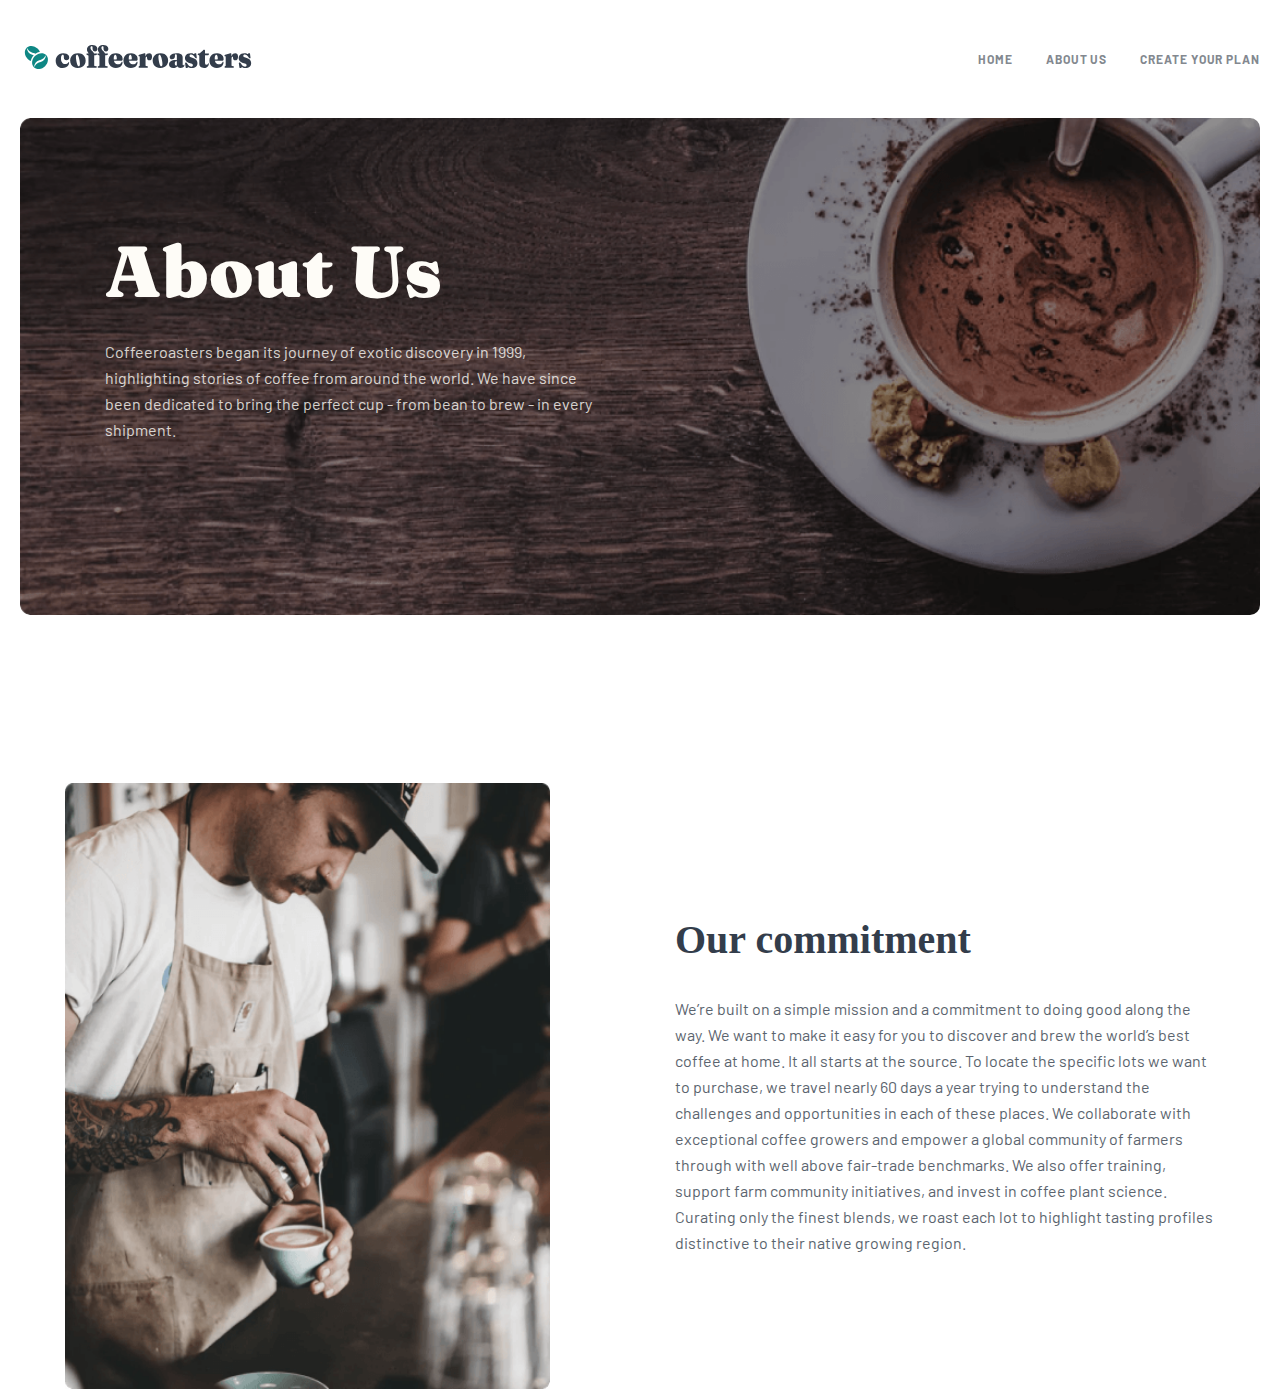
==== about.html @ 858b6e8b "about-page add" ====
<!DOCTYPE html>
<html lang="en">
  <head>
    <meta charset="UTF-8" />
    <meta http-equiv="X-UA-Compatible" content="IE=edge" />
    <meta name="viewport" content="width=device-width, initial-scale=1.0" />
    <title>about-cofferoaster</title>
    <link rel="stylesheet" href="./css/normalize.css" />
    <link rel="stylesheet" href="./css/style.css" />
  </head>
  <body>
    <!-- HEADER -->
    <header class="site-header">
      <div class="container">
        <div class="header-wrapper">
          <a href="./index.html">
            <img
              src="./images/coffe-logo.svg"
              alt="cofferoaster logotip"
              width="236"
              height="26"
            />
          </a>

          <ul class="header-list">
            <li class="header-item">
              <a class="header-link" href="./index.html">HOME</a>
            </li>
            <li class="header-item">
              <a class="header-link" href="./index.html">ABOUT US</a>
            </li>
            <li class="header-item">
              <a class="header-link" href="./index.html">Create your plan</a>
            </li>
          </ul>
        </div>
      </div>
    </header>

    <main>
      <!-- HERO-SECTION -->
      <section class="hero-section">
        <div class="container">
          <div class="hero-main-wrap hero__wrap--background">
            <div class="hero-info-wrapper">
              <h1 class="hero-title">About Us</h1>
              <p class="hero-text">
                Coffeeroasters began its journey of exotic discovery in 1999,
                highlighting stories of coffee from around the world. We have
                since been dedicated to bring the perfect cup - from bean to
                brew - in every shipment.
              </p>
            </div>
          </div>
        </div>
      </section>


      <!-- COMMITMENT SECTION -->
      <section class="commitment-section">
        <div class="container">
          <div class="commitment-section__wrap">
            <img
              class="commitment-section__img"
              src="./images/aboutmain.png"
              alt="coffe barista"
              width="485"
              height="606"
            />

            <div class="commitment-section__info-wrap info-wrap">
              <h2 class="info-wrap__title">Our commitment</h2>
              <p class="info-wrap__text">
                We’re built on a simple mission and a commitment to doing good
                along the way. We want to make it easy for you to discover and
                brew the world’s best coffee at home. It all starts at the
                source. To locate the specific lots we want to purchase, we
                travel nearly 60 days a year trying to understand the challenges
                and opportunities in each of these places. We collaborate with
                exceptional coffee growers and empower a global community of
                farmers through with well above fair-trade benchmarks. We also
                offer training, support farm community initiatives, and invest
                in coffee plant science. Curating only the finest blends, we
                roast each lot to highlight tasting profiles distinctive to
                their native growing region.
              </p>
            </div>
          </div>
        </div>
      </section>
    </main>
  </body>
</html>
---- css/style.css ----
/* barlow-regular - latin */
@font-face {
    font-family: 'Barlow';
    font-style: normal;
    font-weight: 400;
    src: local(''),
         url('../fonts/barlow-v12-latin-regular.woff2') format('woff2'), /* Chrome 26+, Opera 23+, Firefox 39+ */
         url('../fonts/barlow-v12-latin-regular.woff') format('woff'); /* Chrome 6+, Firefox 3.6+, IE 9+, Safari 5.1+ */
  }
  /* barlow-700 - latin */
  @font-face {
    font-family: 'Barlow';
    font-style: normal;
    font-weight: 700;
    src: local(''),
         url('../fonts/barlow-v12-latin-700.woff2') format('woff2'), /* Chrome 26+, Opera 23+, Firefox 39+ */
         url('../fonts/barlow-v12-latin-700.woff') format('woff'); /* Chrome 6+, Firefox 3.6+, IE 9+, Safari 5.1+ */
  }
  /* fraunces-900 - latin */
@font-face {
    font-family: 'Fraunces';
    font-style: normal;
    font-weight: 900;
    src: local(''),
         url('../fonts/fraunces-v24-latin-900.woff2') format('woff2'), /* Chrome 26+, Opera 23+, Firefox 39+ */
         url('../fonts/fraunces-v24-latin-900.woff') format('woff'); /* Chrome 6+, Firefox 3.6+, IE 9+, Safari 5.1+ */
  }
  *{
    box-sizing: border-box;
    margin: 0;
    padding: 0;
  }
  .container{
    max-width: 1320px;
    width: 100%;
    padding: 0 20px;
    margin-right: auto;
    margin-left: auto;
  }
  body{
    background: #FFF;
  }
/* HEADER */
.site-header {
    padding-top: 44px;
    padding-bottom: 44px;
}

.header-wrapper {
    display: flex;
    justify-content: space-between;
    align-items: center;
}
.header-list {
    display: flex;
    justify-content: space-between;
    list-style-type: none;
    gap: 33px;
}
.header-link{
    text-decoration: none;
    font-family: 'Barlow';
font-style: normal;
font-weight: 700;
font-size: 12px;
line-height: 15px;
letter-spacing: 0.923077px;
text-transform: uppercase;
color: #83888F;
}
.header-link:hover{
  color: #333D4B;

}
/* HERO SECTION */


.hero-main-wrap{
  padding: 117px 0 116px 85px;
  background-image: url(../images/Bitmap\ \(1\).png);
  background-repeat: no-repeat;
  background-size: cover;

border-radius: 10px;
}

.hero-info-wrapper {
  width: 493px;
}
.hero-title {
  font-family: 'Fraunces';
font-style: normal;
font-weight: 900;
font-size: 72px;
line-height: 72px;
color: #FEFCF7;
margin-bottom: 32px;
}
.hero-text {
  font-family: 'Barlow';
font-style: normal;
font-weight: 400;
font-size: 16px;
line-height: 26px;
color: #FEFCF7;
opacity: 0.8;
margin-bottom: 56px;
}
.hero-link {
  font-family: 'Fraunces 9pt';
font-style: normal;
font-weight: 900;
font-size: 18px;
line-height: 25px;
text-align: center;
color: #FEFCF7;
background: #0E8784;
border-radius: 6px;
padding: 15px 31px;
text-decoration: none;
}
.hero-link:hover{
  background: #66D2CF;
}
/* COLLECTION SECTION */
.collection-section {
  margin-top: 86px;
  padding-bottom: 188px;

}
.collection-wrapper {
  background-image: url(../images/collectionbg.png);
  background-repeat: no-repeat;
  background-size: 1111px 196px;
background-position-x: center;
}
.collection-list {
  display: flex;
  align-items: center;
 gap: 30px;
 list-style-type: none;
 justify-content: center;
padding-top: 126px;
}
.collection-item {
  width: 255px;
text-align: center;

}

.collection-title {
  font-family: 'Fraunces';
font-style: normal;
font-weight: 900;
font-size: 24px;
line-height: 32px;
text-align: center;
color: #333D4B;
padding-bottom: 24px;
padding-top: 71px;
}
.collection-text {
  font-family: 'Barlow';
font-style: normal;
font-weight: 400;
font-size: 16px;
line-height: 26px;
text-align: center;
color: #333D4B;
}
/* CHOOSE SECTION */

.choose-section {
  padding-top: 112px;
  padding-bottom: 200px;
  background-image: url(../images/choose-sectionbg.png);
  background-repeat: no-repeat;
  background-size: 1280px 577px;
  background-position: center 0;
}
.choose-div {
  width: 540px;
  margin-right: auto;
  margin-left: auto;
  padding-bottom: 86px;
}
.choose-title {
  font-family: 'Fraunces';
font-style: normal;
font-weight: 900;
font-size: 40px;
line-height: 48px;
text-align: center;
color: #FEFCF7;
}
.choose-text {
  font-family: 'Barlow';
font-style: normal;
font-weight: 400;
font-size: 16px;
line-height: 26px;
text-align: center;
color: #FEFCF7;
opacity: 0.8;
}
.choose-list {
  display: flex;
  align-items: center;
  justify-content: center;
  gap: 30px;
  list-style-type: none;
}
.choose-item {
  width: 350px;
  background: #0E8784;
border-radius: 8px;
padding: 72px 48px 48px 47px;
text-align: center;
}
.choose-item-title {
  font-family: 'Fraunces';
font-style: normal;
font-weight: 900;
font-size: 24px;
line-height: 32px;
text-align: center;
color: #FEFCF7;
padding-top: 56px;
padding-bottom: 24px;
}
.choose-item-text {
  font-family: 'Barlow';
font-style: normal;
font-weight: 400;
font-size: 16px;
line-height: 26px;
text-align: center;
color: #FEFCF7;
}
/* LAST SECTION */
.last-section {
padding-bottom: 200px;
}

.last-section-title {
  padding-bottom: 80px;
  font-family: 'Fraunces';
font-style: normal;
font-weight: 900;
font-size: 24px;
line-height: 32px;
color: #83888F;
}
.icon-div {
  display: flex;
  align-items: center;
  justify-content: flex-start;
}
.last-list {
  display: flex;
  align-items: center;
  justify-content: flex-start;
  list-style-type: none;
  gap: 95px;
  padding-top: 67px;
}
.last-item {
  width: 285px;
  padding-bottom: 64px;
}
.last-item-title {
  padding-top: 38px;
  padding-bottom: 42px;
  font-family: 'Fraunces';
font-style: normal;
font-weight: 900;
font-size: 32px;
line-height: 36px;
color: #333D4B;
}
.last-item-text {
  font-family: 'Barlow';
font-style: normal;
font-weight: 400;
font-size: 16px;
line-height: 26px;
color: #333D4B;
}

.oval{
  margin: 0;
}
.line{
  margin: 0;
  width: 349px;
  height: 1px;
  border: 2px solid #FDD6BA;
}

/* footer */
.site-footer {
  background: #2C343E;
  padding-top: 47px;
  padding-bottom: 48px;
}
.footer-div {
  display: flex;
  align-items: center;
  justify-content: flex-start;
}
.footer-wrapper{
  display: flex;
  align-items: center;
  justify-content: space-between;
}
.footer-list {
  list-style-type: none;
  display: flex;
  align-items: center;
  justify-content: space-between;
  gap: 33px;
}
.logowhite{
  margin-right: 103px;
}

.footer-link {
  font-family: 'Barlow';
font-style: normal;
font-weight: 700;
font-size: 12px;
line-height: 15px;
letter-spacing: 0.923077px;
text-transform: uppercase;
color: #83888F;
text-decoration: none;
}
.footer-link:hover{
  color: #FEFCF7;
}
.footer-site-list {
  list-style-type: none;
  display: flex;
  align-items: center;
  justify-content: flex-end;
  gap: 24px;
}

.footer-site-link:hover {
  background: #FDD6BA;
}
.hero__wrap--background{
  padding: 117px 0 116px 85px;
  background-image: url(../images/about-bg.png);
  background-repeat: no-repeat;
  background-size: cover;

border-radius: 10px;
}

/* COMMITMENT SECTION */
.commitment-section {
  padding-top: 168px;
}
.commitment-section__wrap {
  display: flex;
  align-items: center;
  justify-content: center;
}

.commitment-section__info-wrap {
  width: 540px;
margin-left: 125px;
}

.info-wrap__title {
  font-family: 'Fraunces 9pt';
font-style: normal;
font-weight: 900;
font-size: 40px;
line-height: 48px;
color: #333D4B;
margin-bottom: 32px;
}
.info-wrap__text {
  font-family: 'Barlow';
font-style: normal;
font-weight: 400;
font-size: 16px;
line-height: 26px;
color: #333D4B;
opacity: 0.8;
}
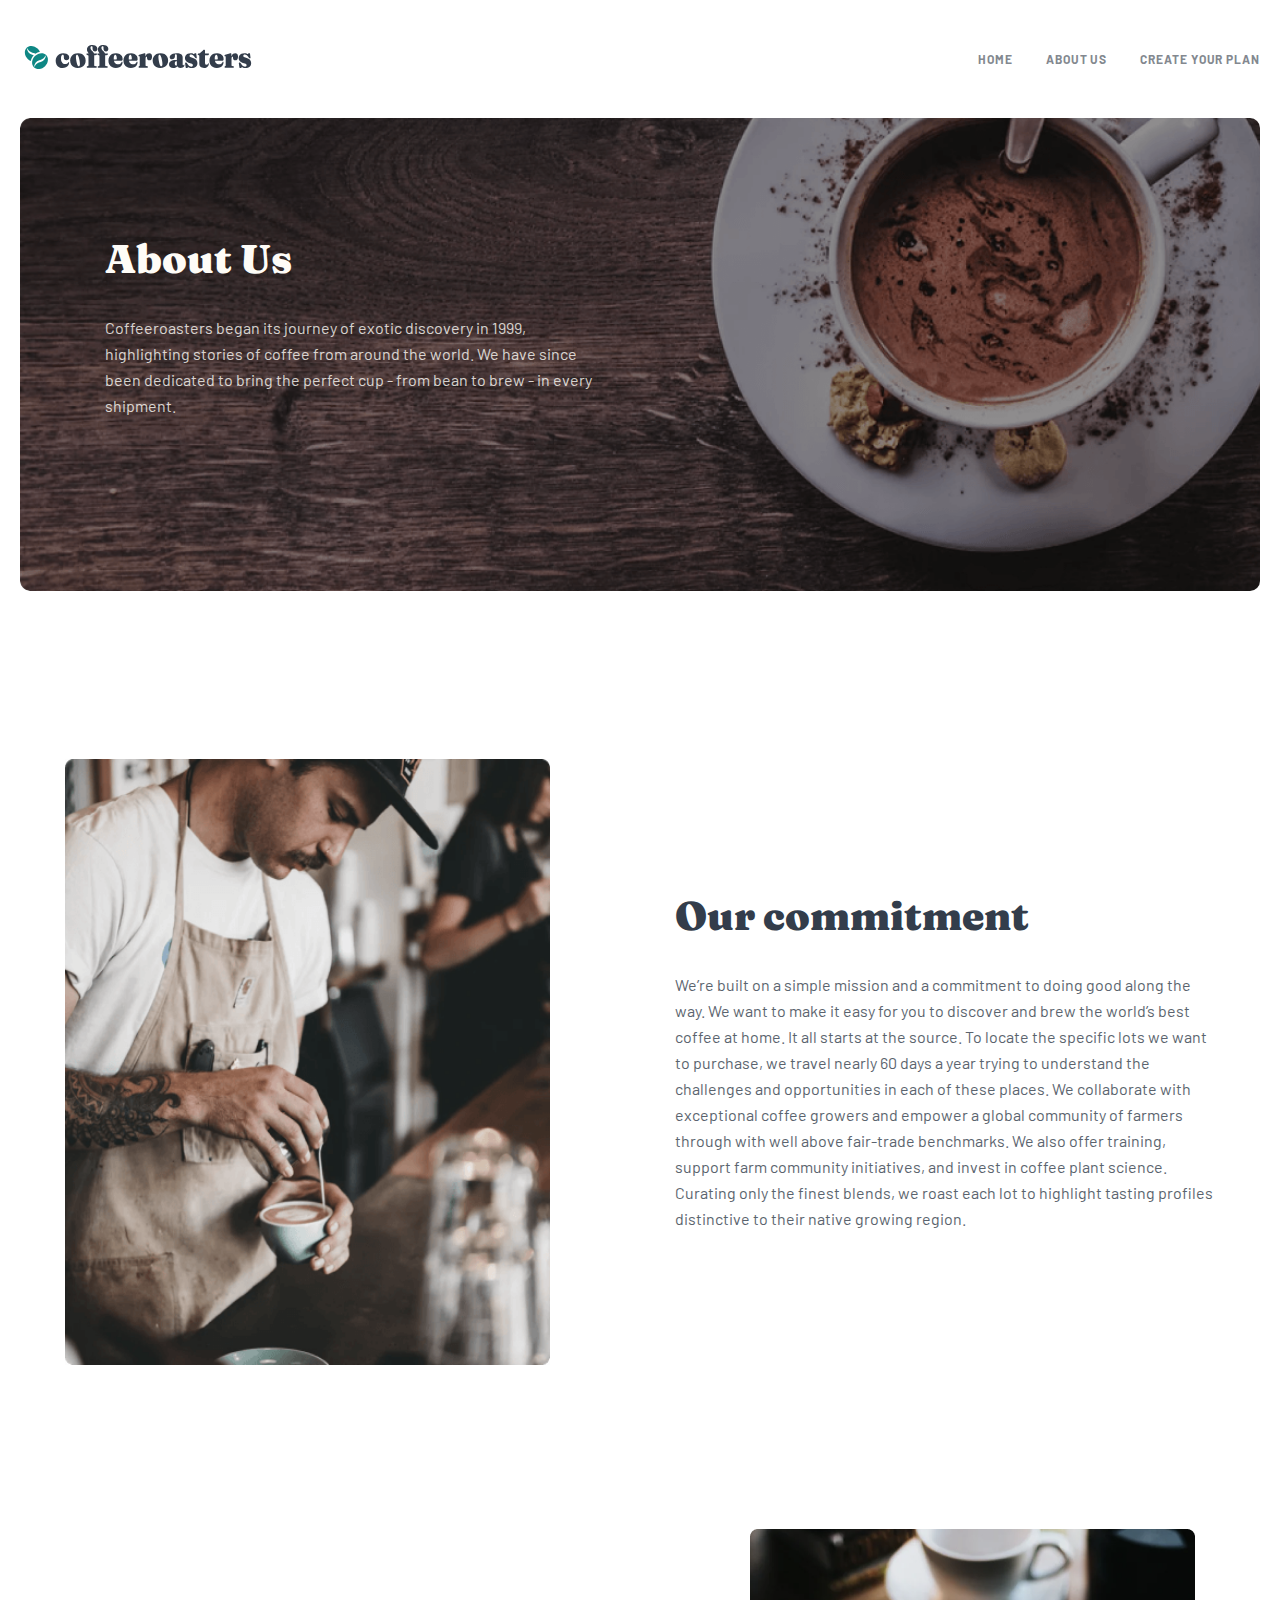
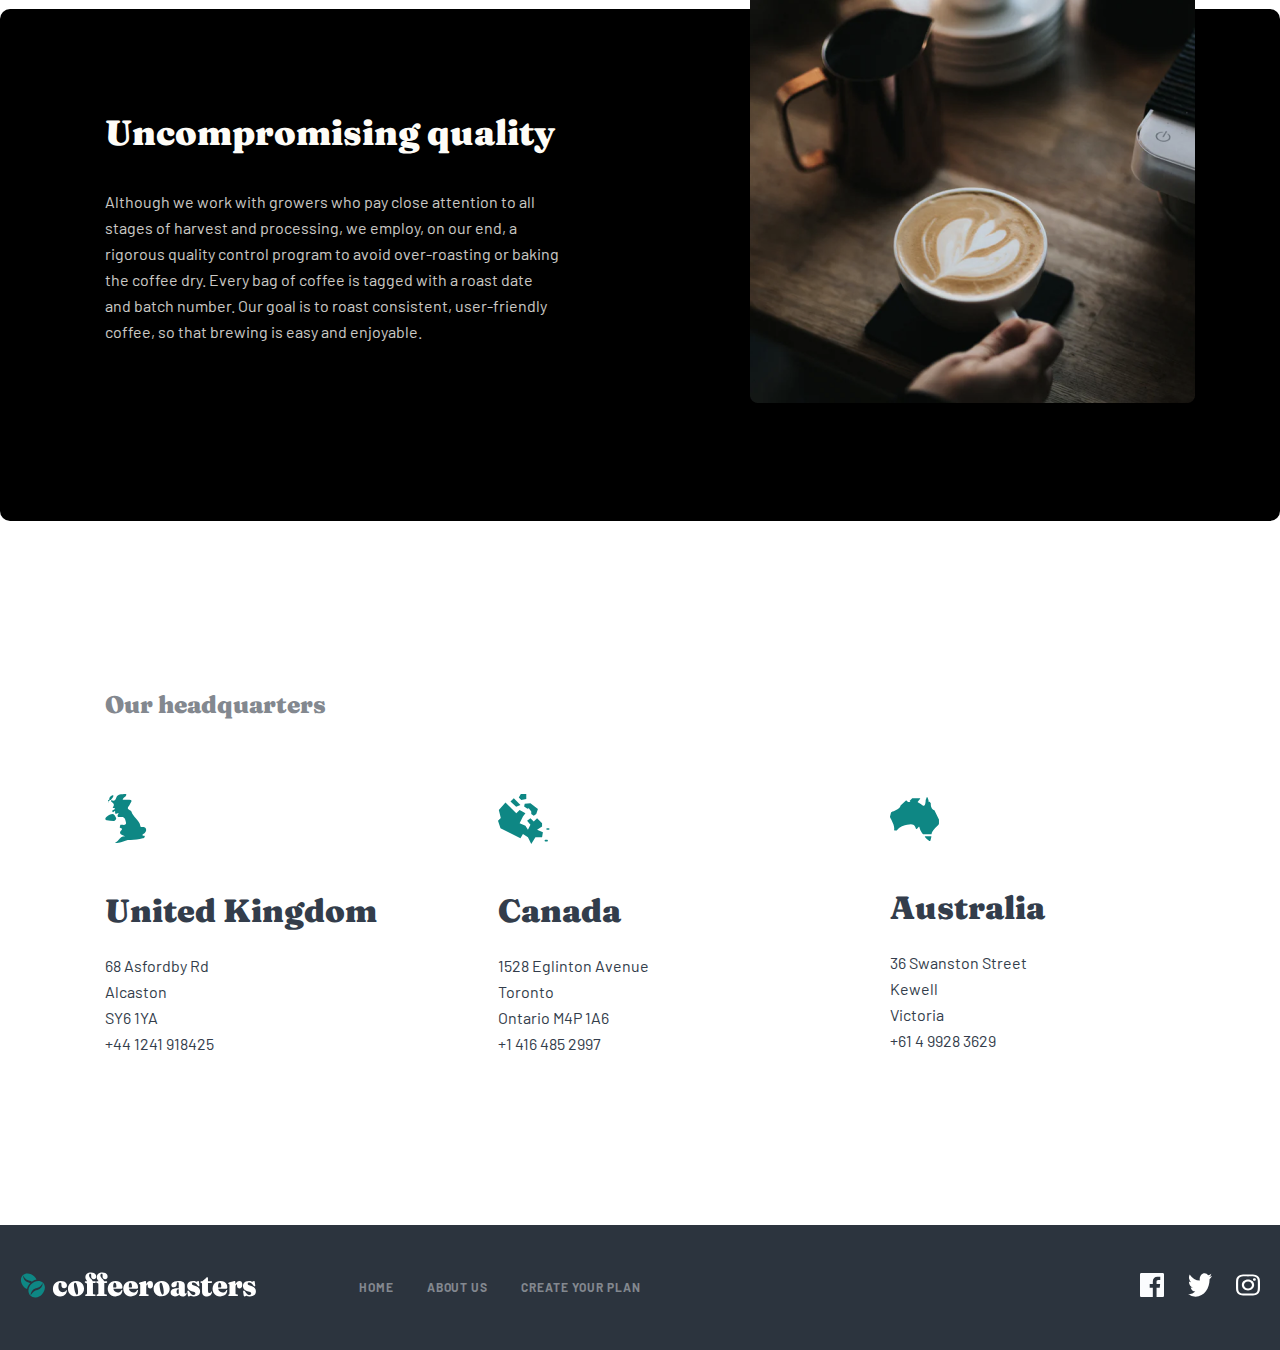
==== commit 6caf5d4c: "about and home pages add" ====
--- a/about.html
+++ b/about.html
@@ -12,8 +12,8 @@
     <!-- HEADER -->
     <header class="site-header">
       <div class="container">
-        <div class="header-wrapper">
-          <a href="./index.html">
+        <div class="site-header__wrapper">
+          <a class="site-header__logo" href="./index.html">
             <img
               src="./images/coffe-logo.svg"
               alt="cofferoaster logotip"
@@ -22,15 +22,17 @@
             />
           </a>
 
-          <ul class="header-list">
-            <li class="header-item">
-              <a class="header-link" href="./index.html">HOME</a>
-            </li>
-            <li class="header-item">
-              <a class="header-link" href="./index.html">ABOUT US</a>
-            </li>
-            <li class="header-item">
-              <a class="header-link" href="./index.html">Create your plan</a>
+          <ul class="site-header__list">
+            <li class="site-header__item">
+              <a class="site-header__link" href="./index.html">HOME</a>
+            </li>
+            <li class="site-header__item">
+              <a class="site-header__link" href="./about.html">ABOUT US</a>
+            </li>
+            <li class="site-header__item">
+              <a class="site-header__link" href="./index.html"
+                >Create your plan</a
+              >
             </li>
           </ul>
         </div>
@@ -39,12 +41,12 @@
 
     <main>
       <!-- HERO-SECTION -->
-      <section class="hero-section">
+      <section class="hero">
         <div class="container">
-          <div class="hero-main-wrap hero__wrap--background">
-            <div class="hero-info-wrapper">
-              <h1 class="hero-title">About Us</h1>
-              <p class="hero-text">
+          <div class="hero__wrapper">
+            <div class="hero__info-wrapper">
+              <h1 class="hero__title about-title">About Us</h1>
+              <p class="hero__text">
                 Coffeeroasters began its journey of exotic discovery in 1999,
                 highlighting stories of coffee from around the world. We have
                 since been dedicated to bring the perfect cup - from bean to
@@ -54,7 +56,6 @@
           </div>
         </div>
       </section>
-
 
       <!-- COMMITMENT SECTION -->
       <section class="commitment-section">
@@ -88,6 +89,123 @@
           </div>
         </div>
       </section>
+
+      <!-- QUALITY SECTION -->
+      <section class="quality">
+        <div class="container quality__container">
+          <div class="quality__info-wrapper">
+            <h2 class="quality__info-title">Uncompromising quality</h2>
+            <p class="quality__info-text">
+              Although we work with growers who pay close attention to all
+              stages of harvest and processing, we employ, on our end, a
+              rigorous quality control program to avoid over-roasting or baking
+              the coffee dry. Every bag of coffee is tagged with a roast date
+              and batch number. Our goal is to roast consistent, user-friendly
+              coffee, so that brewing is easy and enjoyable.
+            </p>
+          </div>
+          <img class="quality__img"
+            src="./images/quality-img.png"
+            alt="cup of coffee picture"
+            width="445"
+            height="474"
+          />
+        </div>
+      </section>
+
+      <section class="headquarters">
+        <div class="container">
+          <h4 class="headquarters__title">Our headquarters</h4>
+          <ul class="headquarters__list">
+            <li class="headquarters__item">
+              <img src="./images/UK.svg" alt="united kingdom map icon">
+              <h3 class="headquarters__item-title">United Kingdom</h3>
+              <address class="headquarters__item-adres">68  Asfordby Rd <br>
+                Alcaston <br>
+                SY6 1YA <br>
+                +44 1241 918425</address>
+            </li>
+            <li class="headquarters__item">
+              <img src="./images/canada.svg" alt="canadas map icon">
+              <h3 class="headquarters__item-title">Canada</h3>
+              <address class="headquarters__item-adres">1528  Eglinton Avenue <br>
+                Toronto <br>
+                Ontario M4P 1A6 <br>
+                +1 416 485 2997</address>
+            </li>
+            <li class="headquarters__item">
+              <img src="./images/australia.svg" alt="australias map icon">
+              <h3 class="headquarters__item-title">Australia</h3>
+              <address class="headquarters__item-adres">36 Swanston Street <br>
+                Kewell <br>
+                Victoria <br>
+                +61 4 9928 3629</address>
+            </li>
+          </ul>
+        </div>
+      </section>
     </main>
+
+    <!-- FOOTER -->
+    <footer class="site-footer">
+      <div class="container">
+       <div class="site-footer__wrapper">
+        <div class="site-footer__div">
+          <a class="site-footer__logo" href="./index.html">
+            <img
+              src="./images/whitelogocoffee.svg"
+              alt="white logotip"
+              width="236"
+              height="26"
+            />
+          </a>
+          <ul class="site-footer__list">
+            <li class="site-footer__item">
+              <a class="site-footer__link" href="./index.html">HOME</a>
+            </li>
+            <li class="site-footer__item">
+              <a class="site-footer__link" href="./index.html">ABOUT US</a>
+            </li>
+            <li class="site-footer__item">
+              <a class="site-footer__link" href="./index.html">Create your plan</a>
+            </li>
+          </ul>
+        </div>
+
+        <ul class="site-footer__web-list web-list">
+          <li class="web-list__item">
+            <a class="web-list__link" href="./index.html">
+              <img
+                src="./images/facebook.svg"
+                alt="facebook logo"
+                width="24"
+                height="24"
+              />
+            </a>
+          </li>
+          <li class="web-list__item">
+            <a class="web-list__link" href="./index.html">
+              <img
+                src="./images/twitter.svg"
+                alt="facebook logo"
+                width="24"
+                height="24"
+              />
+            </a>
+          </li>
+          <li class="web-list__item">
+            <a class="web-list__link" href="./index.html">
+              <img
+                src="./images/instagram.svg"
+                alt="facebook logo"
+                width="24"
+                height="24"
+              />
+            </a>
+          </li>
+        </ul>
+       </div>
+      </div>
+    </footer>
   </body>
 </html>
--- a/css/style.css
+++ b/css/style.css
@@ -46,18 +46,18 @@
     padding-bottom: 44px;
 }
 
-.header-wrapper {
+.site-header__wrapper {
     display: flex;
     justify-content: space-between;
     align-items: center;
 }
-.header-list {
+.site-header__list {
     display: flex;
     justify-content: space-between;
     list-style-type: none;
     gap: 33px;
 }
-.header-link{
+.site-header__link{
     text-decoration: none;
     font-family: 'Barlow';
 font-style: normal;
@@ -68,14 +68,14 @@
 text-transform: uppercase;
 color: #83888F;
 }
-.header-link:hover{
+.site-header__link:hover{
   color: #333D4B;
 
 }
 /* HERO SECTION */
 
 
-.hero-main-wrap{
+.hero__wrapper{
   padding: 117px 0 116px 85px;
   background-image: url(../images/Bitmap\ \(1\).png);
   background-repeat: no-repeat;
@@ -84,10 +84,10 @@
 border-radius: 10px;
 }
 
-.hero-info-wrapper {
+.hero__info-wrapper {
   width: 493px;
 }
-.hero-title {
+.hero__title {
   font-family: 'Fraunces';
 font-style: normal;
 font-weight: 900;
@@ -96,7 +96,7 @@
 color: #FEFCF7;
 margin-bottom: 32px;
 }
-.hero-text {
+.hero__text {
   font-family: 'Barlow';
 font-style: normal;
 font-weight: 400;
@@ -106,7 +106,7 @@
 opacity: 0.8;
 margin-bottom: 56px;
 }
-.hero-link {
+.hero__link {
   font-family: 'Fraunces 9pt';
 font-style: normal;
 font-weight: 900;
@@ -119,22 +119,22 @@
 padding: 15px 31px;
 text-decoration: none;
 }
-.hero-link:hover{
+.hero__link:hover{
   background: #66D2CF;
 }
 /* COLLECTION SECTION */
-.collection-section {
+.collection {
   margin-top: 86px;
   padding-bottom: 188px;
 
 }
-.collection-wrapper {
+.collection__wrapper {
   background-image: url(../images/collectionbg.png);
   background-repeat: no-repeat;
   background-size: 1111px 196px;
 background-position-x: center;
 }
-.collection-list {
+.collection__list {
   display: flex;
   align-items: center;
  gap: 30px;
@@ -142,13 +142,13 @@
  justify-content: center;
 padding-top: 126px;
 }
-.collection-item {
+.collection__item {
   width: 255px;
 text-align: center;
 
 }
 
-.collection-title {
+.collection__title {
   font-family: 'Fraunces';
 font-style: normal;
 font-weight: 900;
@@ -159,7 +159,7 @@
 padding-bottom: 24px;
 padding-top: 71px;
 }
-.collection-text {
+.collection__text {
   font-family: 'Barlow';
 font-style: normal;
 font-weight: 400;
@@ -170,7 +170,7 @@
 }
 /* CHOOSE SECTION */
 
-.choose-section {
+.choose {
   padding-top: 112px;
   padding-bottom: 200px;
   background-image: url(../images/choose-sectionbg.png);
@@ -178,13 +178,13 @@
   background-size: 1280px 577px;
   background-position: center 0;
 }
-.choose-div {
+.choose__div {
   width: 540px;
   margin-right: auto;
   margin-left: auto;
   padding-bottom: 86px;
 }
-.choose-title {
+.choose__title {
   font-family: 'Fraunces';
 font-style: normal;
 font-weight: 900;
@@ -193,7 +193,7 @@
 text-align: center;
 color: #FEFCF7;
 }
-.choose-text {
+.choose__text {
   font-family: 'Barlow';
 font-style: normal;
 font-weight: 400;
@@ -203,21 +203,21 @@
 color: #FEFCF7;
 opacity: 0.8;
 }
-.choose-list {
+.choose__list {
   display: flex;
   align-items: center;
   justify-content: center;
   gap: 30px;
   list-style-type: none;
 }
-.choose-item {
+.choose__item {
   width: 350px;
   background: #0E8784;
 border-radius: 8px;
 padding: 72px 48px 48px 47px;
 text-align: center;
 }
-.choose-item-title {
+.choose__item-title {
   font-family: 'Fraunces';
 font-style: normal;
 font-weight: 900;
@@ -228,7 +228,7 @@
 padding-top: 56px;
 padding-bottom: 24px;
 }
-.choose-item-text {
+.choose__item-text {
   font-family: 'Barlow';
 font-style: normal;
 font-weight: 400;
@@ -238,11 +238,11 @@
 color: #FEFCF7;
 }
 /* LAST SECTION */
-.last-section {
+.last {
 padding-bottom: 200px;
 }
 
-.last-section-title {
+.last__title {
   padding-bottom: 80px;
   font-family: 'Fraunces';
 font-style: normal;
@@ -251,12 +251,12 @@
 line-height: 32px;
 color: #83888F;
 }
-.icon-div {
+.last__icon-div {
   display: flex;
   align-items: center;
   justify-content: flex-start;
 }
-.last-list {
+.last__list {
   display: flex;
   align-items: center;
   justify-content: flex-start;
@@ -264,11 +264,11 @@
   gap: 95px;
   padding-top: 67px;
 }
-.last-item {
+.last__item {
   width: 285px;
   padding-bottom: 64px;
 }
-.last-item-title {
+.last__item-title {
   padding-top: 38px;
   padding-bottom: 42px;
   font-family: 'Fraunces';
@@ -278,19 +278,19 @@
 line-height: 36px;
 color: #333D4B;
 }
-.last-item-text {
-  font-family: 'Barlow';
-font-style: normal;
-font-weight: 400;
-font-size: 16px;
-line-height: 26px;
-color: #333D4B;
-}
-
-.oval{
+.last__item-text {
+  font-family: 'Barlow';
+font-style: normal;
+font-weight: 400;
+font-size: 16px;
+line-height: 26px;
+color: #333D4B;
+}
+
+.last__icon-div--oval{
   margin: 0;
 }
-.line{
+.last__icon-div--line {
   margin: 0;
   width: 349px;
   height: 1px;
@@ -303,28 +303,28 @@
   padding-top: 47px;
   padding-bottom: 48px;
 }
-.footer-div {
+.site-footer__div {
   display: flex;
   align-items: center;
   justify-content: flex-start;
 }
-.footer-wrapper{
+.site-footer__wrapper{
   display: flex;
   align-items: center;
   justify-content: space-between;
 }
-.footer-list {
+.site-footer__list {
   list-style-type: none;
   display: flex;
   align-items: center;
   justify-content: space-between;
   gap: 33px;
 }
-.logowhite{
+.site-footer__logo{
   margin-right: 103px;
 }
 
-.footer-link {
+.site-footer__link {
   font-family: 'Barlow';
 font-style: normal;
 font-weight: 700;
@@ -335,10 +335,10 @@
 color: #83888F;
 text-decoration: none;
 }
-.footer-link:hover{
+.site-footer__link:hover{
   color: #FEFCF7;
 }
-.footer-site-list {
+.web-list {
   list-style-type: none;
   display: flex;
   align-items: center;
@@ -346,10 +346,13 @@
   gap: 24px;
 }
 
-.footer-site-link:hover {
-  background: #FDD6BA;
-}
-.hero__wrap--background{
+.web-list__link:hover {
+opacity: 0.5;
+}
+
+/* ABOUT PAGE  */
+/* HERO SECTION */
+.hero__wrapper {
   padding: 117px 0 116px 85px;
   background-image: url(../images/about-bg.png);
   background-repeat: no-repeat;
@@ -357,6 +360,14 @@
 
 border-radius: 10px;
 }
+.about-title{
+  font-family: 'Fraunces';
+font-style: normal;
+font-weight: 900;
+font-size: 40px;
+line-height: 48px;
+color: #FEFCF7;
+}
 
 /* COMMITMENT SECTION */
 .commitment-section {
@@ -374,7 +385,7 @@
 }
 
 .info-wrap__title {
-  font-family: 'Fraunces 9pt';
+  font-family: 'Fraunces';
 font-style: normal;
 font-weight: 900;
 font-size: 40px;
@@ -390,4 +401,93 @@
 line-height: 26px;
 color: #333D4B;
 opacity: 0.8;
-}+}
+/* QUALITY SECTION */
+.quality{
+  padding-top: 244px;
+ 
+  
+}
+.quality__info-wrapper{
+  padding: 100px 0 176px 85px;
+  background-color: #000000;
+  width: 540px;
+}
+.quality__info-title{
+  font-family: 'Fraunces';
+font-style: normal;
+font-weight: 900;
+font-size: 35px;
+line-height: 48px;
+color: #FEFCF7;
+padding-bottom: 32px;
+}
+.quality__info-text{
+  font-family: 'Barlow';
+font-style: normal;
+font-weight: 400;
+font-size: 16px;
+line-height: 26px;
+color: #FEFCF7;
+opacity: 0.8;
+}
+.quality__container{
+  background-color: #000000;
+ border-radius: 10px;
+ position: relative;
+}
+.quality__img{
+  position: absolute;
+  content: "";
+  left: 750px;
+  top: -80px;
+}
+
+/* HEADQUARTERS SECTION */
+
+.headquarters {
+  padding: 168px 85px;
+ 
+}
+.headquarters__title {
+
+font-family: 'Fraunces';
+font-style: normal;
+font-weight: 900;
+font-size: 24px;
+line-height: 32px;
+color: #83888F;
+padding-bottom: 72px;
+}
+.headquarters__list {
+  display: flex;
+  align-items: center;
+  justify-content: space-between;
+list-style-type: none;
+}
+.headquarters__item + .headquarters__item{
+
+  margin-left: 95px;
+}
+.headquarters__item{
+  width: 285px;
+  position: relative;
+}
+.headquarters__item-title {
+  font-family: 'Fraunces';
+font-style: normal;
+font-weight: 900;
+font-size: 32px;
+line-height: 36px;
+color: #333D4B;
+padding-bottom: 24px;
+padding-top: 45px;
+}
+.headquarters__item-adres {
+  font-family: 'Barlow';
+font-style: normal;
+font-weight: 400;
+font-size: 16px;
+line-height: 26px;
+color: #333D4B;
+}
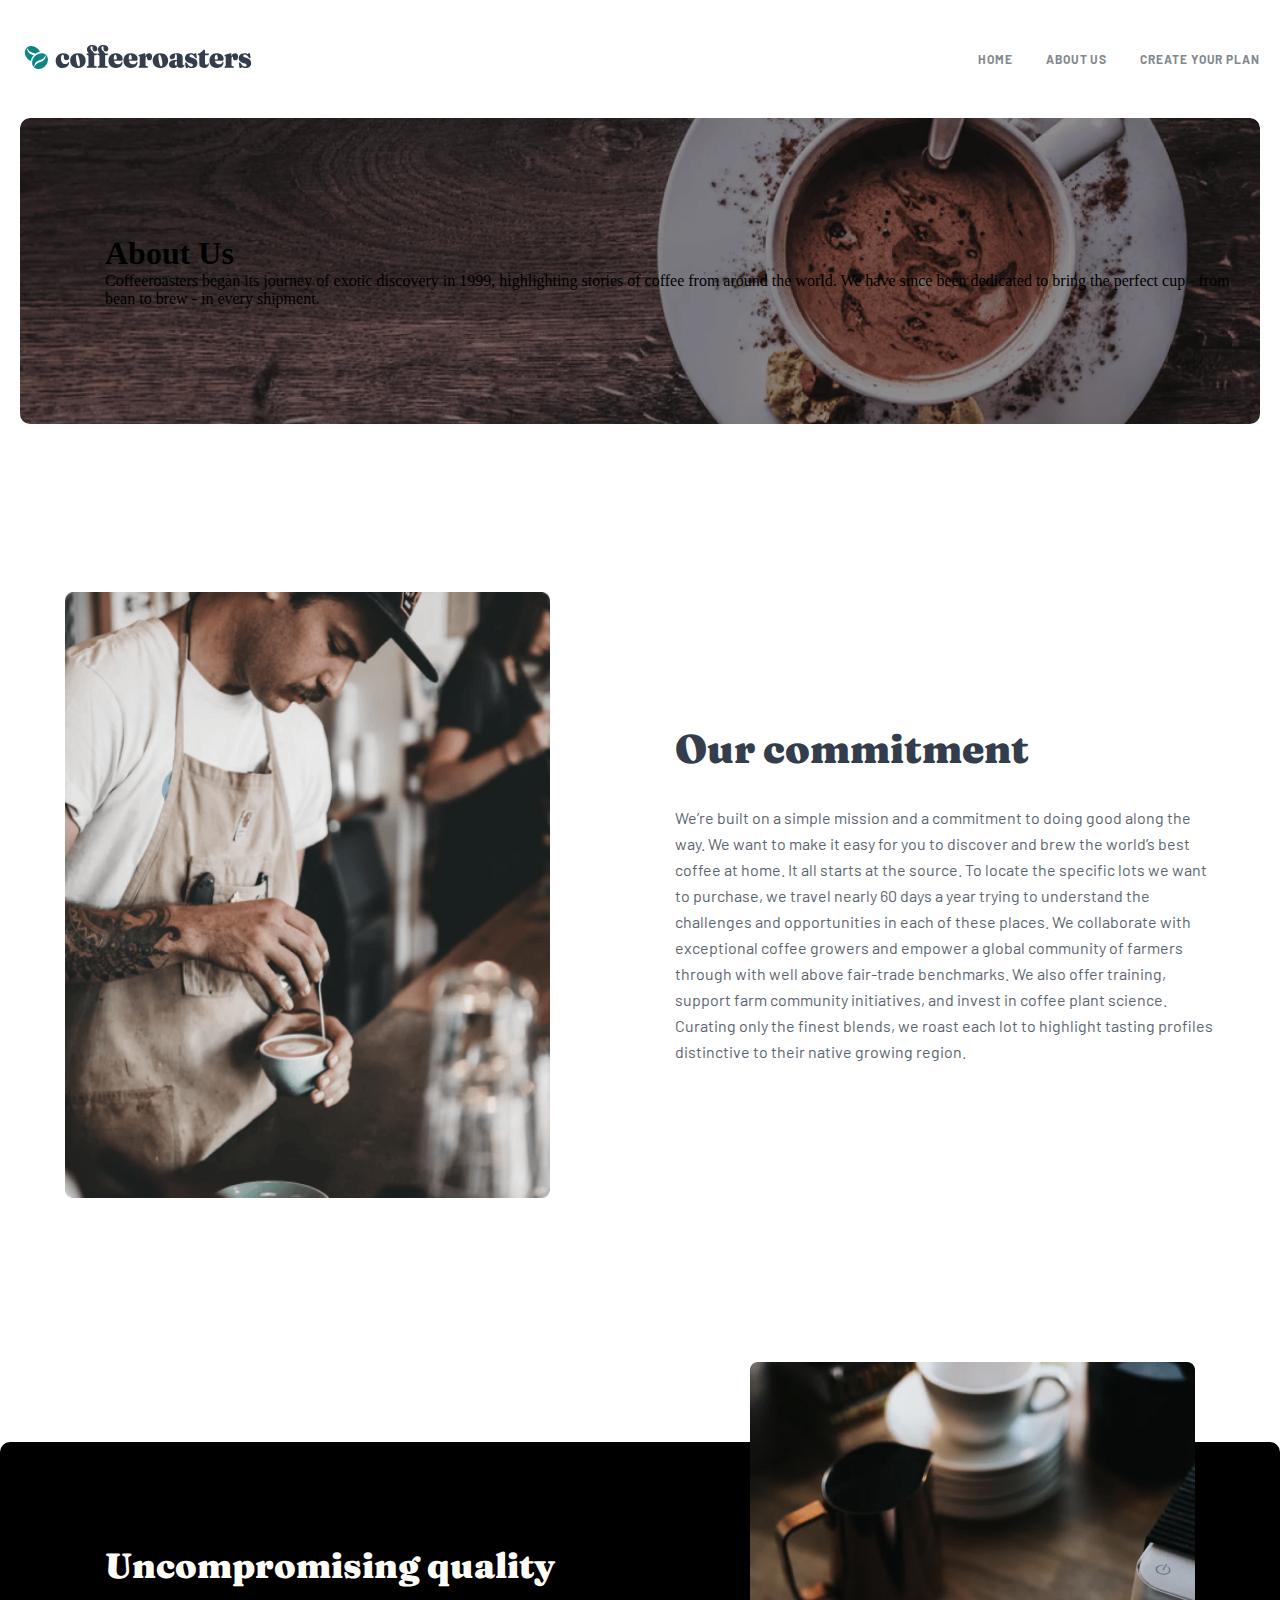
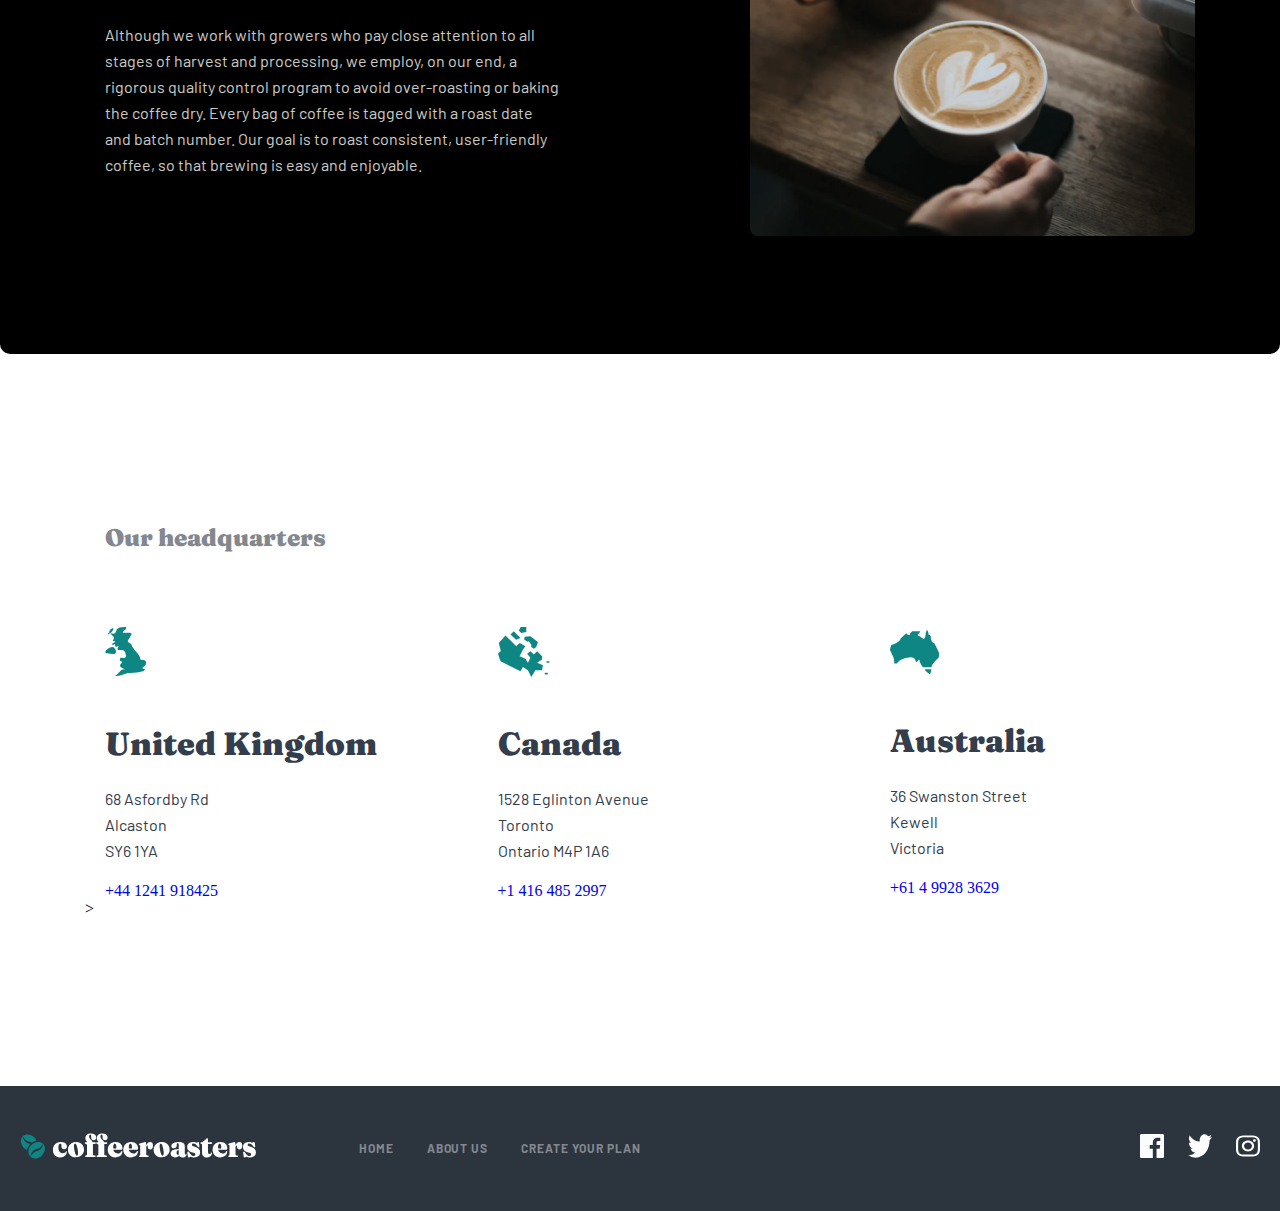
==== commit 1417c9aa: "adding some news" ====
--- a/about.html
+++ b/about.html
@@ -6,7 +6,7 @@
     <meta name="viewport" content="width=device-width, initial-scale=1.0" />
     <title>about-cofferoaster</title>
     <link rel="stylesheet" href="./css/normalize.css" />
-    <link rel="stylesheet" href="./css/style.css" />
+    <link rel="stylesheet" href="./css/main.css" />
   </head>
   <body>
     <!-- HEADER -->
@@ -30,7 +30,7 @@
               <a class="site-header__link" href="./about.html">ABOUT US</a>
             </li>
             <li class="site-header__item">
-              <a class="site-header__link" href="./index.html"
+              <a class="site-header__link" href="./create.html"
                 >Create your plan</a
               >
             </li>
@@ -41,12 +41,12 @@
 
     <main>
       <!-- HERO-SECTION -->
-      <section class="hero">
-        <div class="container">
-          <div class="hero__wrapper">
-            <div class="hero__info-wrapper">
-              <h1 class="hero__title about-title">About Us</h1>
-              <p class="hero__text">
+      <section class="about-hero">
+        <div class="container about-hero__container">
+          <div class="about-hero__wrapper">
+            <div class="about-hero__info-wrapper">
+              <h1 class="about-hero__title">About Us</h1>
+              <p class="about-hero__text">
                 Coffeeroasters began its journey of exotic discovery in 1999,
                 highlighting stories of coffee from around the world. We have
                 since been dedicated to bring the perfect cup - from bean to
@@ -112,7 +112,7 @@
           />
         </div>
       </section>
-
+<!-- headquarters section -->
       <section class="headquarters">
         <div class="container">
           <h4 class="headquarters__title">Our headquarters</h4>
@@ -122,30 +122,31 @@
               <h3 class="headquarters__item-title">United Kingdom</h3>
               <address class="headquarters__item-adres">68  Asfordby Rd <br>
                 Alcaston <br>
-                SY6 1YA <br>
-                +44 1241 918425</address>
+                SY6 1YA</address> <br>
+                <a class="headquarters__tel" href="tel: +441241918425">+44 1241 918425</a>
             </li>
             <li class="headquarters__item">
               <img src="./images/canada.svg" alt="canadas map icon">
               <h3 class="headquarters__item-title">Canada</h3>
               <address class="headquarters__item-adres">1528  Eglinton Avenue <br>
                 Toronto <br>
-                Ontario M4P 1A6 <br>
-                +1 416 485 2997</address>
+                Ontario M4P 1A6 </address><br>
+               <a class="headquarters__tel" href="tel:  +14164852997"> +1 416 485 2997</a>
             </li>
             <li class="headquarters__item">
               <img src="./images/australia.svg" alt="australias map icon">
               <h3 class="headquarters__item-title">Australia</h3>
               <address class="headquarters__item-adres">36 Swanston Street <br>
                 Kewell <br>
-                Victoria <br>
-                +61 4 9928 3629</address>
+                Victoria </address><br>
+               <a class="headquarters__tel" href="tel: +61499283629"> +61 4 9928 3629</a>
             </li>
           </ul>
         </div>
+       >
       </section>
     </main>
-
+  
     <!-- FOOTER -->
     <footer class="site-footer">
       <div class="container">
--- a/css/main.css
+++ b/css/main.css
@@ -0,0 +1,677 @@
+@font-face {
+  font-family: "Barlow";
+  font-style: normal;
+  font-weight: 400;
+  src: local(""), url("../fonts/barlow-v12-latin-regular.woff2") format("woff2"), url("../fonts/barlow-v12-latin-regular.woff") format("woff"); /* Chrome 6+, Firefox 3.6+, IE 9+, Safari 5.1+ */
+}
+/* barlow-700 - latin */
+@font-face {
+  font-family: "Barlow";
+  font-style: normal;
+  font-weight: 700;
+  src: local(""), url("../fonts/barlow-v12-latin-700.woff2") format("woff2"), url("../fonts/barlow-v12-latin-700.woff") format("woff"); /* Chrome 6+, Firefox 3.6+, IE 9+, Safari 5.1+ */
+}
+/* fraunces-900 - latin */
+@font-face {
+  font-family: "Fraunces";
+  font-style: normal;
+  font-weight: 900;
+  src: local(""), url("../fonts/fraunces-v24-latin-900.woff2") format("woff2"), url("../fonts/fraunces-v24-latin-900.woff") format("woff"); /* Chrome 6+, Firefox 3.6+, IE 9+, Safari 5.1+ */
+}
+* {
+  box-sizing: border-box;
+  margin: 0;
+  padding: 0;
+}
+
+.container {
+  max-width: 1320px;
+  width: 100%;
+  padding: 0 20px;
+  margin-right: auto;
+  margin-left: auto;
+}
+
+body {
+  background: #FFF;
+}
+
+.site-header {
+  padding-top: 44px;
+  padding-bottom: 44px;
+}
+
+.site-header__wrapper {
+  display: flex;
+  justify-content: space-between;
+  align-items: center;
+}
+
+.site-header__list {
+  display: flex;
+  justify-content: space-between;
+  list-style-type: none;
+  gap: 33px;
+}
+
+.site-header__link {
+  text-decoration: none;
+  font-family: "Barlow";
+  font-style: normal;
+  font-weight: 700;
+  font-size: 12px;
+  line-height: 15px;
+  letter-spacing: 0.923077px;
+  text-transform: uppercase;
+  color: #83888F;
+}
+
+.site-header__link:hover {
+  color: #333D4B;
+}
+
+.hero__wrapper {
+  padding: 117px 0 116px 85px;
+  background-image: url(../images/Bitmap\ \(1\).png);
+  background-repeat: no-repeat;
+  background-size: cover;
+  border-radius: 10px;
+}
+
+.hero__info-wrapper {
+  width: 493px;
+}
+
+.hero__title {
+  font-family: "Fraunces";
+  font-style: normal;
+  font-weight: 900;
+  font-size: 72px;
+  line-height: 72px;
+  color: #FEFCF7;
+  margin-bottom: 32px;
+}
+
+.hero__text {
+  font-family: "Barlow";
+  font-style: normal;
+  font-weight: 400;
+  font-size: 16px;
+  line-height: 26px;
+  color: #FEFCF7;
+  opacity: 0.8;
+  margin-bottom: 56px;
+}
+
+.hero__link {
+  font-family: "Fraunces 9pt";
+  font-style: normal;
+  font-weight: 900;
+  font-size: 18px;
+  line-height: 25px;
+  text-align: center;
+  color: #FEFCF7;
+  background: #0E8784;
+  border-radius: 6px;
+  padding: 15px 31px;
+  text-decoration: none;
+}
+
+.hero__link:hover {
+  background: #66D2CF;
+}
+
+.collection {
+  margin-top: 86px;
+  padding-bottom: 188px;
+}
+
+.collection__wrapper {
+  background-image: url(../images/collectionbg.png);
+  background-repeat: no-repeat;
+  background-size: 1111px 196px;
+  background-position-x: center;
+}
+
+.collection__list {
+  display: flex;
+  align-items: center;
+  gap: 30px;
+  list-style-type: none;
+  justify-content: center;
+  padding-top: 126px;
+}
+
+.collection__item {
+  width: 255px;
+  text-align: center;
+}
+
+.collection__title {
+  font-family: "Fraunces";
+  font-style: normal;
+  font-weight: 900;
+  font-size: 24px;
+  line-height: 32px;
+  text-align: center;
+  color: #333D4B;
+  padding-bottom: 24px;
+  padding-top: 71px;
+}
+
+.collection__text {
+  font-family: "Barlow";
+  font-style: normal;
+  font-weight: 400;
+  font-size: 16px;
+  line-height: 26px;
+  text-align: center;
+  color: #333D4B;
+}
+
+.choose {
+  padding-top: 112px;
+  padding-bottom: 200px;
+  background-image: url(../images/choose-sectionbg.png);
+  background-repeat: no-repeat;
+  background-size: 1280px 577px;
+  background-position: center 0;
+}
+
+.choose__div {
+  width: 540px;
+  margin-right: auto;
+  margin-left: auto;
+  padding-bottom: 86px;
+}
+
+.choose__title {
+  font-family: "Fraunces";
+  font-style: normal;
+  font-weight: 900;
+  font-size: 40px;
+  line-height: 48px;
+  text-align: center;
+  color: #FEFCF7;
+}
+
+.choose__text {
+  font-family: "Barlow";
+  font-style: normal;
+  font-weight: 400;
+  font-size: 16px;
+  line-height: 26px;
+  text-align: center;
+  color: #FEFCF7;
+  opacity: 0.8;
+}
+
+.choose__list {
+  display: flex;
+  align-items: center;
+  justify-content: center;
+  gap: 30px;
+  list-style-type: none;
+}
+
+.choose__item {
+  width: 350px;
+  background: #0E8784;
+  border-radius: 8px;
+  padding: 72px 48px 48px 47px;
+  text-align: center;
+}
+
+.choose__item-title {
+  font-family: "Fraunces";
+  font-style: normal;
+  font-weight: 900;
+  font-size: 24px;
+  line-height: 32px;
+  text-align: center;
+  color: #FEFCF7;
+  padding-top: 56px;
+  padding-bottom: 24px;
+}
+
+.choose__item-text {
+  font-family: "Barlow";
+  font-style: normal;
+  font-weight: 400;
+  font-size: 16px;
+  line-height: 26px;
+  text-align: center;
+  color: #FEFCF7;
+}
+
+.last {
+  padding-bottom: 200px;
+}
+
+.last__title {
+  padding-bottom: 80px;
+  font-family: "Fraunces";
+  font-style: normal;
+  font-weight: 900;
+  font-size: 24px;
+  line-height: 32px;
+  color: #83888F;
+}
+
+.last__icon-div {
+  display: flex;
+  align-items: center;
+  justify-content: flex-start;
+}
+
+.last__list {
+  display: flex;
+  align-items: center;
+  justify-content: flex-start;
+  list-style-type: none;
+  gap: 95px;
+  padding-top: 67px;
+}
+
+.last__item {
+  width: 285px;
+  padding-bottom: 64px;
+}
+
+.last__item-title {
+  padding-top: 38px;
+  padding-bottom: 42px;
+  font-family: "Fraunces";
+  font-style: normal;
+  font-weight: 900;
+  font-size: 32px;
+  line-height: 36px;
+  color: #333D4B;
+}
+
+.last__item-text {
+  font-family: "Barlow";
+  font-style: normal;
+  font-weight: 400;
+  font-size: 16px;
+  line-height: 26px;
+  color: #333D4B;
+}
+
+.last__box {
+  max-width: 775px;
+  height: 2px;
+  background-color: #FDD6BA;
+  display: flex;
+  align-items: center;
+  justify-content: space-between;
+}
+
+.last__box span {
+  background: #FEFCF7;
+  border: 1px solid #0E8784;
+  display: block;
+  width: 35px;
+  height: 35px;
+  border-radius: 50%;
+}
+
+.site-footer {
+  background: #2C343E;
+  padding-top: 47px;
+  padding-bottom: 48px;
+}
+
+.site-footer__div {
+  display: flex;
+  align-items: center;
+  justify-content: flex-start;
+}
+
+.site-footer__wrapper {
+  display: flex;
+  align-items: center;
+  justify-content: space-between;
+}
+
+.site-footer__list {
+  list-style-type: none;
+  display: flex;
+  align-items: center;
+  justify-content: space-between;
+  gap: 33px;
+}
+
+.site-footer__logo {
+  margin-right: 103px;
+}
+
+.site-footer__link {
+  font-family: "Barlow";
+  font-style: normal;
+  font-weight: 700;
+  font-size: 12px;
+  line-height: 15px;
+  letter-spacing: 0.923077px;
+  text-transform: uppercase;
+  color: #83888F;
+  text-decoration: none;
+}
+
+.site-footer__link:hover {
+  color: #FEFCF7;
+}
+
+.web-list {
+  list-style-type: none;
+  display: flex;
+  align-items: center;
+  justify-content: flex-end;
+  gap: 24px;
+}
+
+.web-list__link:hover {
+  opacity: 0.5;
+}
+
+.about-hero__wrapper {
+  padding: 117px 0 116px 85px;
+  background-image: url(../images/about-bg.png);
+  background-repeat: no-repeat;
+  background-size: cover;
+  border-radius: 10px;
+}
+
+.about-about__title {
+  font-family: "Fraunces";
+  font-style: normal;
+  font-weight: 900;
+  font-size: 40px;
+  line-height: 48px;
+  color: #FEFCF7;
+}
+
+.commitment-section {
+  padding-top: 168px;
+}
+
+.commitment-section__wrap {
+  display: flex;
+  align-items: center;
+  justify-content: center;
+}
+
+.commitment-section__info-wrap {
+  width: 540px;
+  margin-left: 125px;
+}
+
+.info-wrap__title {
+  font-family: "Fraunces";
+  font-style: normal;
+  font-weight: 900;
+  font-size: 40px;
+  line-height: 48px;
+  color: #333D4B;
+  margin-bottom: 32px;
+}
+
+.info-wrap__text {
+  font-family: "Barlow";
+  font-style: normal;
+  font-weight: 400;
+  font-size: 16px;
+  line-height: 26px;
+  color: #333D4B;
+  opacity: 0.8;
+}
+
+.quality {
+  padding-top: 244px;
+}
+
+.quality__info-wrapper {
+  padding: 100px 0 176px 85px;
+  background-color: #000000;
+  width: 540px;
+}
+
+.quality__info-title {
+  font-family: "Fraunces";
+  font-style: normal;
+  font-weight: 900;
+  font-size: 35px;
+  line-height: 48px;
+  color: #FEFCF7;
+  padding-bottom: 32px;
+}
+
+.quality__info-text {
+  font-family: "Barlow";
+  font-style: normal;
+  font-weight: 400;
+  font-size: 16px;
+  line-height: 26px;
+  color: #FEFCF7;
+  opacity: 0.8;
+}
+
+.quality__container {
+  background-color: #000000;
+  border-radius: 10px;
+  position: relative;
+}
+
+.quality__img {
+  position: absolute;
+  content: "";
+  left: 750px;
+  top: -80px;
+}
+
+.headquarters {
+  padding: 168px 85px;
+}
+
+.headquarters__title {
+  font-family: "Fraunces";
+  font-style: normal;
+  font-weight: 900;
+  font-size: 24px;
+  line-height: 32px;
+  color: #83888F;
+  padding-bottom: 72px;
+}
+
+.headquarters__list {
+  display: flex;
+  align-items: center;
+  justify-content: space-between;
+  list-style-type: none;
+}
+
+.headquarters__item + .headquarters__item {
+  margin-left: 95px;
+}
+
+.headquarters__item {
+  width: 285px;
+  position: relative;
+}
+
+.headquarters__item-title {
+  font-family: "Fraunces";
+  font-style: normal;
+  font-weight: 900;
+  font-size: 32px;
+  line-height: 36px;
+  color: #333D4B;
+  padding-bottom: 24px;
+  padding-top: 45px;
+}
+
+.headquarters__item-adres {
+  font-family: "Barlow";
+  font-style: normal;
+  font-weight: 400;
+  font-size: 16px;
+  line-height: 26px;
+  color: #333D4B;
+}
+
+.headquarters__tel {
+  text-decoration: none;
+}
+
+.create-hero {
+  margin-bottom: 155px;
+}
+
+.create-hero__title {
+  font-family: "Fraunces";
+  font-style: normal;
+  font-weight: 900;
+  font-size: 72px;
+  line-height: 72px;
+  color: #FEFCF7;
+  margin-bottom: 32px;
+}
+
+.create-hero__text {
+  font-family: "Barlow";
+  font-style: normal;
+  font-weight: 400;
+  font-size: 16px;
+  line-height: 26px;
+  color: #FEFCF7;
+  opacity: 0.8;
+}
+
+.create-hero__wrapper {
+  background-image: url(../../images/create.png);
+  background-repeat: no-repeat;
+  background-size: cover;
+  padding: 134px 0 134px 85px;
+  border-radius: 10px;
+}
+
+.create-hero__info-wrapper {
+  width: 485px;
+}
+
+.steps__box {
+  max-width: 730px;
+  height: 1px;
+  background-color: #FDD6BA;
+  display: flex;
+  align-items: center;
+  justify-content: space-between;
+}
+
+.steps__box span {
+  border: 1px solid #0E8784;
+  display: block;
+  width: 35px;
+  height: 35px;
+  border-radius: 50%;
+}
+
+.steps__list {
+  list-style-type: none;
+  padding-top: 67px;
+  display: flex;
+  align-items: center;
+  justify-content: flex-start;
+}
+
+.steps__item {
+  width: 285px;
+  margin-right: 85px;
+}
+
+.steps__item-number {
+  font-family: "Fraunces";
+  font-style: normal;
+  font-weight: 900;
+  font-size: 72px;
+  line-height: 72px;
+  color: #FDD6BA;
+  margin-bottom: 38px;
+}
+
+.steps__item-title {
+  font-family: "Fraunces";
+  font-style: normal;
+  font-weight: 900;
+  font-size: 32px;
+  line-height: 36px;
+  color: #FEFCF7;
+  margin-bottom: 42px;
+}
+
+.steps__item-text {
+  font-family: "Barlow";
+  font-style: normal;
+  font-weight: 400;
+  font-size: 16px;
+  line-height: 26px;
+  color: #FEFCF7;
+}
+
+.steps__wrapper {
+  background-color: #000000;
+  padding: 100px 150px 100px 85px;
+  border-radius: 10px;
+}
+
+.drink {
+  margin-top: 168px;
+}
+
+.drink__main-list {
+  list-style-type: none;
+}
+
+.drink__main-link {
+  text-decoration: none;
+  display: flex;
+  align-items: center;
+  justify-content: flex-start;
+}
+
+.drink__main-link--number {
+  font-family: "Fraunces";
+  font-style: normal;
+  font-weight: 900;
+  font-size: 24px;
+  line-height: 32px;
+  color: #83888F;
+  margin-right: 29px;
+}
+
+.drink__main-link--title {
+  font-family: "Fraunces";
+  font-style: normal;
+  font-weight: 900;
+  font-size: 24px;
+  line-height: 32px;
+  color: #333D4B;
+  opacity: 0.5;
+}
+
+.drink__main-link--title:hover {
+  opacity: 0.8;
+}
+
+.drink__main-link--title:active {
+  opacity: 1;
+}
+
+.drink__span {
+  background: #83888F;
+  opacity: 0.25;
+  width: 255px;
+  height: 1px;
+  margin-bottom: 24px;
+  margin-top: 24px;
+}/*# sourceMappingURL=main.css.map */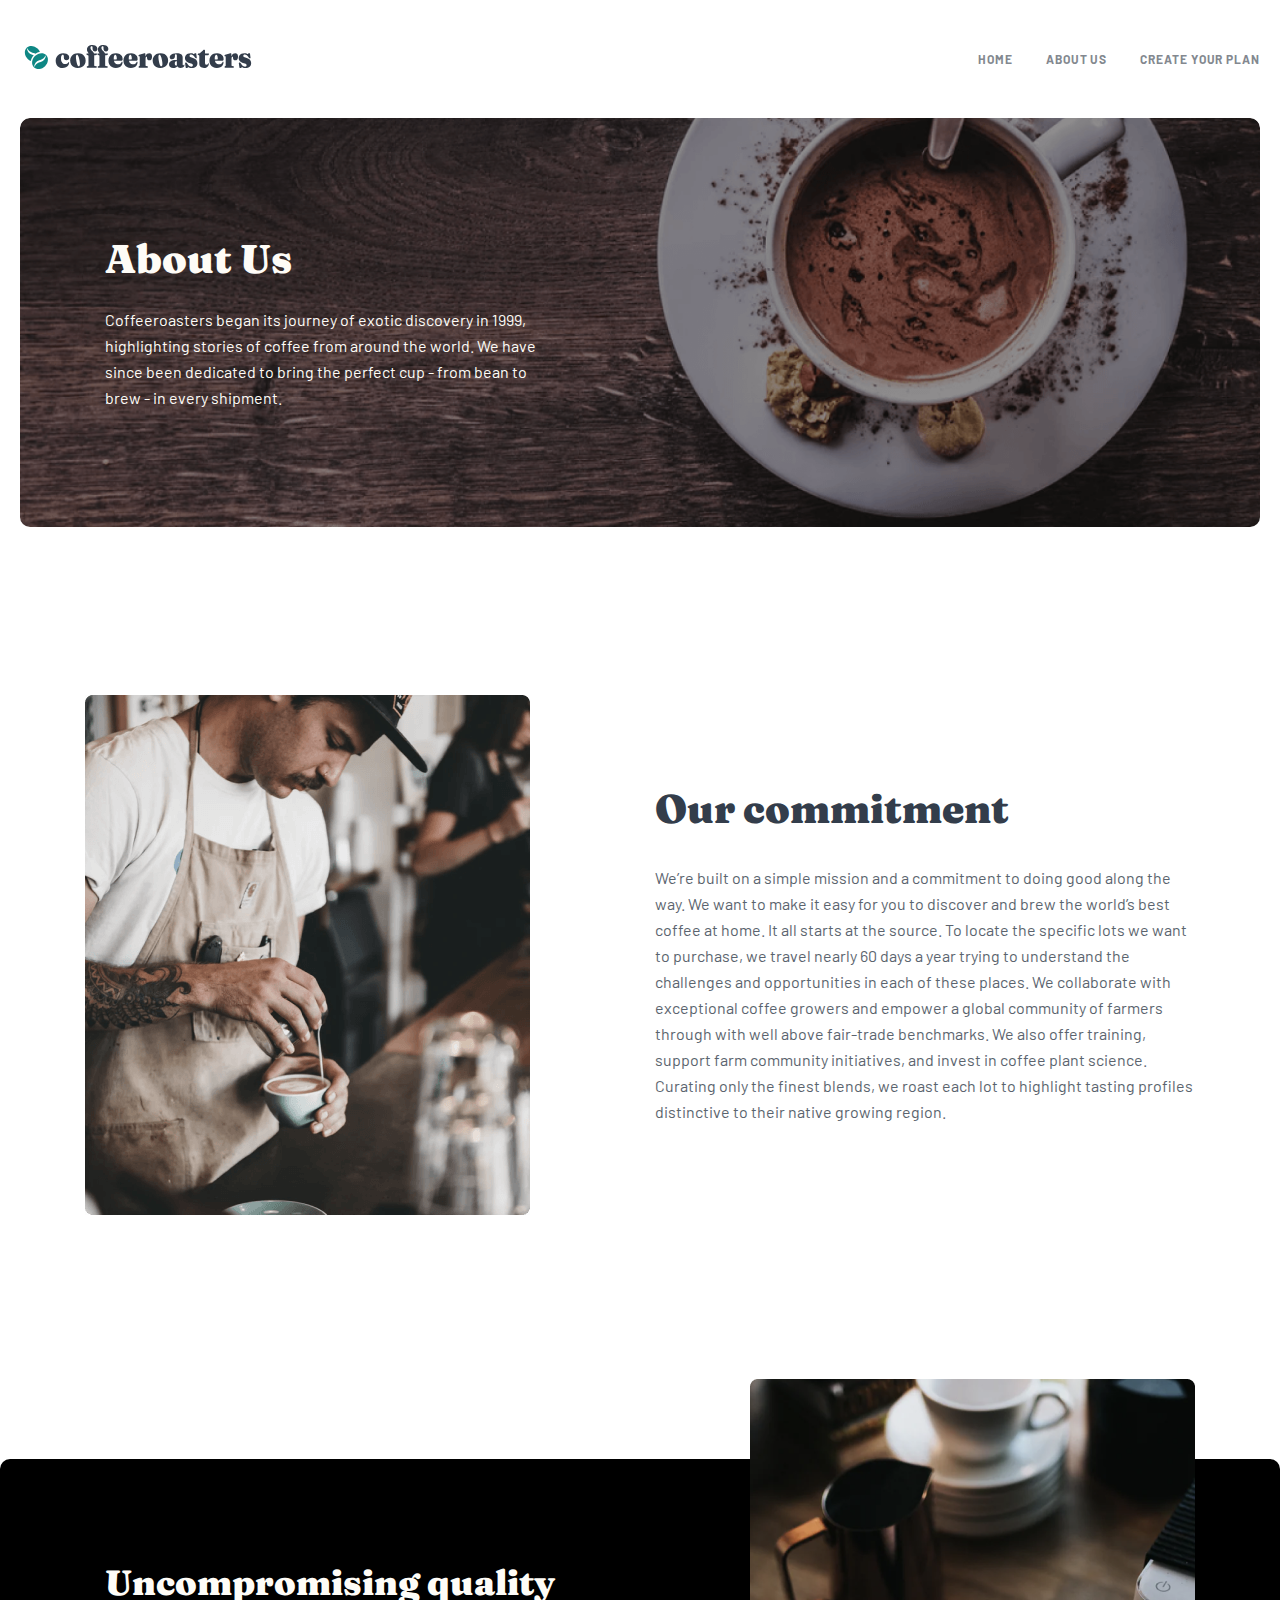
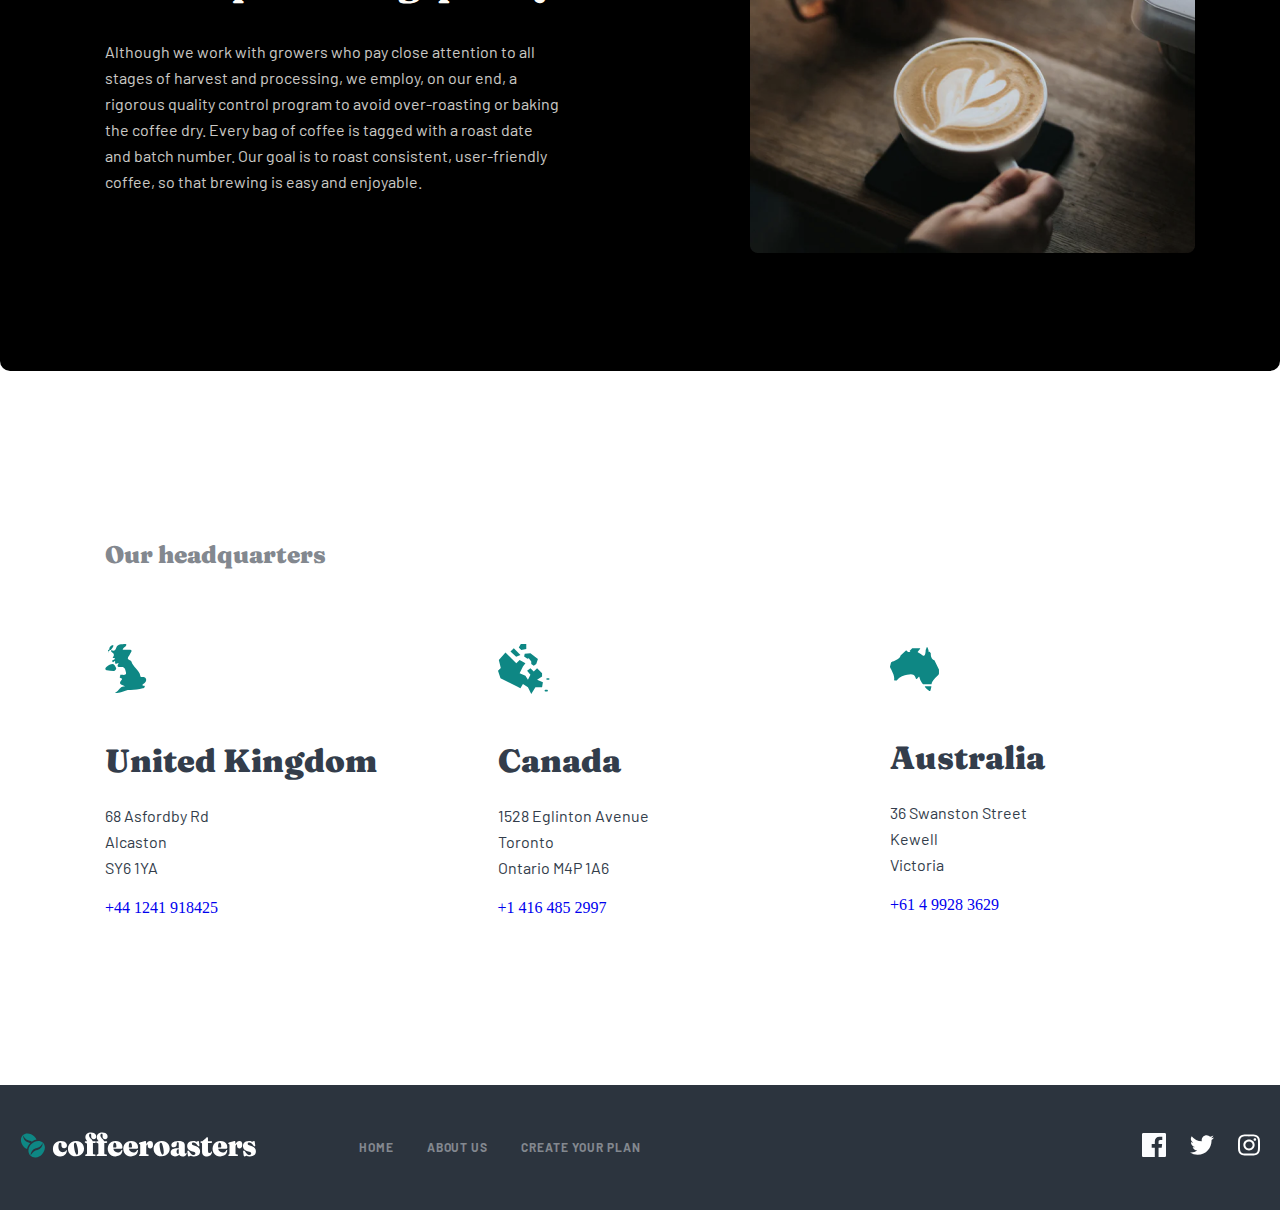
==== commit 87e24f1b: "with responsive tablet about page" ====
--- a/about.html
+++ b/about.html
@@ -65,8 +65,7 @@
               class="commitment-section__img"
               src="./images/aboutmain.png"
               alt="coffe barista"
-              width="485"
-              height="606"
+             
             />
 
             <div class="commitment-section__info-wrap info-wrap">
@@ -107,8 +106,7 @@
           <img class="quality__img"
             src="./images/quality-img.png"
             alt="cup of coffee picture"
-            width="445"
-            height="474"
+           
           />
         </div>
       </section>
@@ -143,7 +141,7 @@
             </li>
           </ul>
         </div>
-       >
+       
       </section>
     </main>
   
@@ -156,8 +154,7 @@
             <img
               src="./images/whitelogocoffee.svg"
               alt="white logotip"
-              width="236"
-              height="26"
+          
             />
           </a>
           <ul class="site-footer__list">
@@ -176,7 +173,7 @@
         <ul class="site-footer__web-list web-list">
           <li class="web-list__item">
             <a class="web-list__link" href="./index.html">
-              <img
+              <img class="web-list__logo-img"
                 src="./images/facebook.svg"
                 alt="facebook logo"
                 width="24"
@@ -186,21 +183,19 @@
           </li>
           <li class="web-list__item">
             <a class="web-list__link" href="./index.html">
-              <img
+              <img class="web-list__logo-img"
                 src="./images/twitter.svg"
                 alt="facebook logo"
-                width="24"
-                height="24"
+               
               />
             </a>
           </li>
           <li class="web-list__item">
             <a class="web-list__link" href="./index.html">
-              <img
+              <img class="web-list__logo-img"
                 src="./images/instagram.svg"
                 alt="facebook logo"
-                width="24"
-                height="24"
+              
               />
             </a>
           </li>
--- a/css/main.css
+++ b/css/main.css
@@ -19,7 +19,8 @@
   src: local(""), url("../fonts/fraunces-v24-latin-900.woff2") format("woff2"), url("../fonts/fraunces-v24-latin-900.woff") format("woff"); /* Chrome 6+, Firefox 3.6+, IE 9+, Safari 5.1+ */
 }
 * {
-  box-sizing: border-box;
+  -webkit-box-sizing: border-box;
+          box-sizing: border-box;
   margin: 0;
   padding: 0;
 }
@@ -42,14 +43,24 @@
 }
 
 .site-header__wrapper {
-  display: flex;
-  justify-content: space-between;
-  align-items: center;
+  display: -webkit-box;
+  display: -ms-flexbox;
+  display: flex;
+  -webkit-box-pack: justify;
+      -ms-flex-pack: justify;
+          justify-content: space-between;
+  -webkit-box-align: center;
+      -ms-flex-align: center;
+          align-items: center;
 }
 
 .site-header__list {
-  display: flex;
-  justify-content: space-between;
+  display: -webkit-box;
+  display: -ms-flexbox;
+  display: flex;
+  -webkit-box-pack: justify;
+      -ms-flex-pack: justify;
+          justify-content: space-between;
   list-style-type: none;
   gap: 33px;
 }
@@ -104,12 +115,11 @@
 }
 
 .hero__link {
-  font-family: "Fraunces 9pt";
+  font-family: "Fraunces";
   font-style: normal;
   font-weight: 900;
   font-size: 18px;
   line-height: 25px;
-  text-align: center;
   color: #FEFCF7;
   background: #0E8784;
   border-radius: 6px;
@@ -121,29 +131,62 @@
   background: #66D2CF;
 }
 
+@media only screen and (max-width: 1030px) {
+  .hero__wrapper {
+    background-image: url(../images/Bitmap\ \(1\).png);
+    background-repeat: no-repeat;
+    background-size: cover;
+    background-position: left -175px center;
+  }
+}
+@media only screen and (max-width: 1015px) {
+  .hero__title {
+    font-size: 48px;
+    line-height: 48px;
+  }
+  .hero__wrapper {
+    background-image: url(../images/Bitmap\ \(1\).png);
+    background-repeat: no-repeat;
+    background-size: cover;
+    background-position: left -175px center;
+  }
+}
 .collection {
   margin-top: 86px;
   padding-bottom: 188px;
 }
 
 .collection__wrapper {
+  background-size: 1111px 196px;
+}
+
+.collection__list {
+  display: -webkit-box;
+  display: -ms-flexbox;
+  display: flex;
+  -webkit-box-align: center;
+      -ms-flex-align: center;
+          align-items: center;
+  gap: 30px;
+  list-style-type: none;
+  -webkit-box-pack: justify;
+      -ms-flex-pack: justify;
+          justify-content: space-between;
+  padding-top: 126px;
+  max-width: 1111px;
+  margin: 0 auto;
   background-image: url(../images/collectionbg.png);
   background-repeat: no-repeat;
-  background-size: 1111px 196px;
   background-position-x: center;
-}
-
-.collection__list {
-  display: flex;
-  align-items: center;
-  gap: 30px;
-  list-style-type: none;
-  justify-content: center;
-  padding-top: 126px;
+  background-size: contain;
 }
 
 .collection__item {
-  width: 255px;
+  max-width: 255px;
+  text-align: center;
+}
+
+.collection__text-wrap {
   text-align: center;
 }
 
@@ -153,10 +196,8 @@
   font-weight: 900;
   font-size: 24px;
   line-height: 32px;
-  text-align: center;
-  color: #333D4B;
-  padding-bottom: 24px;
-  padding-top: 71px;
+  color: #333D4B;
+  margin-bottom: 24px;
 }
 
 .collection__text {
@@ -165,24 +206,55 @@
   font-weight: 400;
   font-size: 16px;
   line-height: 26px;
-  text-align: center;
-  color: #333D4B;
-}
-
+  color: #333D4B;
+}
+
+.collection__imgbox {
+  max-width: 255px;
+}
+
+@media only screen and (max-width: 1030px) {
+  .collection__list {
+    -webkit-box-orient: vertical;
+    -webkit-box-direction: normal;
+        -ms-flex-direction: column;
+            flex-direction: column;
+  }
+  .collection__item {
+    display: -webkit-box;
+    display: -ms-flexbox;
+    display: flex;
+    max-width: 573px;
+    -webkit-box-align: center;
+        -ms-flex-align: center;
+            align-items: center;
+  }
+  .collection__text-wrap {
+    text-align: start;
+  }
+}
 .choose {
-  padding-top: 112px;
-  padding-bottom: 200px;
-  background-image: url(../images/choose-sectionbg.png);
-  background-repeat: no-repeat;
-  background-size: 1280px 577px;
-  background-position: center 0;
+  margin-bottom: 200px;
 }
 
 .choose__div {
-  width: 540px;
-  margin-right: auto;
-  margin-left: auto;
-  padding-bottom: 86px;
+  padding: 71px 155px;
+  background-color: #000;
+  position: relative;
+  border-radius: 10px 10px 0 0;
+}
+
+.choose__black {
+  position: absolute;
+  content: "";
+  background-color: #000;
+  height: 220px;
+  width: 100%;
+  left: 0;
+  right: 0;
+  top: 270px;
+  z-index: -1;
+  border-radius: 0 0 10px 10px;
 }
 
 .choose__title {
@@ -193,6 +265,7 @@
   line-height: 48px;
   text-align: center;
   color: #FEFCF7;
+  margin-bottom: 32px;
 }
 
 .choose__text {
@@ -203,22 +276,33 @@
   line-height: 26px;
   text-align: center;
   color: #FEFCF7;
-  opacity: 0.8;
+  opacity: 0.5;
 }
 
 .choose__list {
-  display: flex;
-  align-items: center;
-  justify-content: center;
+  display: -webkit-box;
+  display: -ms-flexbox;
+  display: flex;
+  -webkit-box-align: center;
+      -ms-flex-align: center;
+          align-items: center;
+  -webkit-box-pack: center;
+      -ms-flex-pack: center;
+          justify-content: center;
   gap: 30px;
   list-style-type: none;
+  z-index: 1;
 }
 
 .choose__item {
-  width: 350px;
+  max-width: 350px;
+  max-height: 382px;
   background: #0E8784;
   border-radius: 8px;
   padding: 72px 48px 48px 47px;
+}
+
+.choose__item-div {
   text-align: center;
 }
 
@@ -228,9 +312,7 @@
   font-weight: 900;
   font-size: 24px;
   line-height: 32px;
-  text-align: center;
-  color: #FEFCF7;
-  padding-top: 56px;
+  color: #FEFCF7;
   padding-bottom: 24px;
 }
 
@@ -240,10 +322,49 @@
   font-weight: 400;
   font-size: 16px;
   line-height: 26px;
-  text-align: center;
-  color: #FEFCF7;
-}
-
+  color: #FEFCF7;
+}
+
+.choose__img {
+  max-width: 72px;
+  max-height: 72px;
+  margin-bottom: 56px;
+  display: block;
+  margin-left: auto;
+  margin-right: auto;
+}
+
+@media only screen and (max-width: 1200px) {
+  .choose__list {
+    -webkit-box-orient: vertical;
+    -webkit-box-direction: normal;
+        -ms-flex-direction: column;
+            flex-direction: column;
+    max-width: 90%;
+    margin: 0 auto;
+  }
+  .choose__item {
+    display: -webkit-box;
+    display: -ms-flexbox;
+    display: flex;
+    max-width: 573px;
+    -webkit-box-align: center;
+        -ms-flex-align: center;
+            align-items: center;
+    padding: 41px 48px;
+  }
+  .choose__item-div {
+    text-align: start;
+    max-width: 540px;
+  }
+  .choose__img {
+    max-width: 55px;
+    margin-right: 55px;
+  }
+  .choose__black {
+    height: 325px;
+  }
+}
 .last {
   padding-bottom: 200px;
 }
@@ -259,15 +380,27 @@
 }
 
 .last__icon-div {
-  display: flex;
-  align-items: center;
-  justify-content: flex-start;
+  display: -webkit-box;
+  display: -ms-flexbox;
+  display: flex;
+  -webkit-box-align: center;
+      -ms-flex-align: center;
+          align-items: center;
+  -webkit-box-pack: start;
+      -ms-flex-pack: start;
+          justify-content: flex-start;
 }
 
 .last__list {
-  display: flex;
-  align-items: center;
-  justify-content: flex-start;
+  display: -webkit-box;
+  display: -ms-flexbox;
+  display: flex;
+  -webkit-box-align: center;
+      -ms-flex-align: center;
+          align-items: center;
+  -webkit-box-pack: start;
+      -ms-flex-pack: start;
+          justify-content: flex-start;
   list-style-type: none;
   gap: 95px;
   padding-top: 67px;
@@ -302,9 +435,15 @@
   max-width: 775px;
   height: 2px;
   background-color: #FDD6BA;
-  display: flex;
-  align-items: center;
-  justify-content: space-between;
+  display: -webkit-box;
+  display: -ms-flexbox;
+  display: flex;
+  -webkit-box-align: center;
+      -ms-flex-align: center;
+          align-items: center;
+  -webkit-box-pack: justify;
+      -ms-flex-pack: justify;
+          justify-content: space-between;
 }
 
 .last__box span {
@@ -316,6 +455,11 @@
   border-radius: 50%;
 }
 
+@media only screen and (max-width: 1000px) {
+  .last__box {
+    max-width: 580px;
+  }
+}
 .site-footer {
   background: #2C343E;
   padding-top: 47px;
@@ -323,27 +467,49 @@
 }
 
 .site-footer__div {
-  display: flex;
-  align-items: center;
-  justify-content: flex-start;
+  display: -webkit-box;
+  display: -ms-flexbox;
+  display: flex;
+  -webkit-box-align: center;
+      -ms-flex-align: center;
+          align-items: center;
+  -webkit-box-pack: start;
+      -ms-flex-pack: start;
+          justify-content: flex-start;
 }
 
 .site-footer__wrapper {
-  display: flex;
-  align-items: center;
-  justify-content: space-between;
+  display: -webkit-box;
+  display: -ms-flexbox;
+  display: flex;
+  -webkit-box-align: center;
+      -ms-flex-align: center;
+          align-items: center;
+  -webkit-box-pack: justify;
+      -ms-flex-pack: justify;
+          justify-content: space-between;
 }
 
 .site-footer__list {
   list-style-type: none;
-  display: flex;
-  align-items: center;
-  justify-content: space-between;
+  display: -webkit-box;
+  display: -ms-flexbox;
+  display: flex;
+  -webkit-box-align: center;
+      -ms-flex-align: center;
+          align-items: center;
+  -webkit-box-pack: justify;
+      -ms-flex-pack: justify;
+          justify-content: space-between;
   gap: 33px;
 }
 
 .site-footer__logo {
   margin-right: 103px;
+}
+
+.site-footer__logo-img {
+  max-width: 236px;
 }
 
 .site-footer__link {
@@ -364,9 +530,15 @@
 
 .web-list {
   list-style-type: none;
-  display: flex;
-  align-items: center;
-  justify-content: flex-end;
+  display: -webkit-box;
+  display: -ms-flexbox;
+  display: flex;
+  -webkit-box-align: center;
+      -ms-flex-align: center;
+          align-items: center;
+  -webkit-box-pack: end;
+      -ms-flex-pack: end;
+          justify-content: flex-end;
   gap: 24px;
 }
 
@@ -374,6 +546,36 @@
   opacity: 0.5;
 }
 
+.web-list__logo-img {
+  max-width: 24px;
+}
+
+@media only screen and (max-width: 1000px) {
+  .site-footer__div {
+    display: block;
+    text-align: center;
+  }
+  .site-footer__logo-img {
+    margin-bottom: 33px;
+  }
+  .site-footer__logo {
+    margin: 0 auto;
+  }
+  .site-footer__wrapper {
+    display: block;
+  }
+  .site-footer__list {
+    -webkit-box-pack: center;
+        -ms-flex-pack: center;
+            justify-content: center;
+    margin-bottom: 65px;
+  }
+  .web-list {
+    -webkit-box-pack: center;
+        -ms-flex-pack: center;
+            justify-content: center;
+  }
+}
 .about-hero__wrapper {
   padding: 117px 0 116px 85px;
   background-image: url(../images/about-bg.png);
@@ -382,28 +584,65 @@
   border-radius: 10px;
 }
 
-.about-about__title {
+.about-hero__title {
   font-family: "Fraunces";
   font-style: normal;
   font-weight: 900;
   font-size: 40px;
   line-height: 48px;
   color: #FEFCF7;
-}
-
+  margin-bottom: 24px;
+}
+
+.about-hero__text {
+  font-family: "Barlow";
+  font-style: normal;
+  font-weight: 400;
+  font-size: 16px;
+  line-height: 26px;
+  color: #FEFCF7;
+}
+
+.about-hero__info-wrapper {
+  max-width: 445px;
+}
+
+@media only screen and (max-width: 880px) {
+  .about-hero__title {
+    font-size: 32px;
+    line-height: 40px;
+  }
+  .about-hero__wrapper {
+    background-image: url(../images/about-bg.png);
+    background-repeat: no-repeat;
+    background-size: cover;
+    background-position: left -96px center;
+    border-radius: 10px;
+  }
+}
+@media only screen and (max-width: 768px) {
+  .container {
+    max-width: 768px;
+  }
+}
 .commitment-section {
   padding-top: 168px;
 }
 
 .commitment-section__wrap {
-  display: flex;
-  align-items: center;
-  justify-content: center;
+  display: -webkit-box;
+  display: -ms-flexbox;
+  display: flex;
+  -webkit-box-align: center;
+      -ms-flex-align: center;
+          align-items: center;
+  -webkit-box-pack: center;
+      -ms-flex-pack: center;
+          justify-content: center;
 }
 
 .commitment-section__info-wrap {
-  width: 540px;
-  margin-left: 125px;
+  max-width: 540px;
 }
 
 .info-wrap__title {
@@ -426,14 +665,39 @@
   opacity: 0.8;
 }
 
+.commitment-section__img {
+  max-width: 445px;
+  max-height: 520px;
+  margin-right: 125px;
+}
+
+@media only screen and (max-width: 880px) {
+  .commitment-section__img {
+    max-width: 281px;
+    height: 470px;
+    margin-right: 69px;
+    border-radius: 8px;
+  }
+  .info-wrap__title {
+    font-size: 32px;
+    line-height: 48px;
+  }
+  .info-wrap__text {
+    font-size: 15px;
+    line-height: 25px;
+  }
+  .commitment-section__info-wrap {
+    max-width: 339px;
+  }
+}
 .quality {
-  padding-top: 244px;
+  margin-top: 244px;
 }
 
 .quality__info-wrapper {
   padding: 100px 0 176px 85px;
   background-color: #000000;
-  width: 540px;
+  max-width: 540px;
 }
 
 .quality__info-title {
@@ -443,7 +707,7 @@
   font-size: 35px;
   line-height: 48px;
   color: #FEFCF7;
-  padding-bottom: 32px;
+  margin-bottom: 32px;
 }
 
 .quality__info-text {
@@ -467,8 +731,36 @@
   content: "";
   left: 750px;
   top: -80px;
-}
-
+  max-width: 445px;
+  max-height: 474px;
+}
+
+@media only screen and (max-width: 990px) {
+  .quality__info-wrapper {
+    padding: 224px 0 67px 0;
+    text-align: center;
+    margin-left: auto;
+    margin-right: auto;
+  }
+  .quality__info-title {
+    font-size: 32px;
+    line-height: 48px;
+  }
+  .quality__img {
+    max-width: 90%;
+    height: 320px;
+    left: 323px;
+    top: -135px;
+  }
+}
+@media only screen and (max-width: 768px) {
+  .quality__img {
+    max-width: 90%;
+    height: 320px;
+    left: calc(50% - 140px);
+    top: -135px;
+  }
+}
 .headquarters {
   padding: 168px 85px;
 }
@@ -484,9 +776,15 @@
 }
 
 .headquarters__list {
-  display: flex;
-  align-items: center;
-  justify-content: space-between;
+  display: -webkit-box;
+  display: -ms-flexbox;
+  display: flex;
+  -webkit-box-align: center;
+      -ms-flex-align: center;
+          align-items: center;
+  -webkit-box-pack: justify;
+      -ms-flex-pack: justify;
+          justify-content: space-between;
   list-style-type: none;
 }
 
@@ -563,9 +861,15 @@
   max-width: 730px;
   height: 1px;
   background-color: #FDD6BA;
-  display: flex;
-  align-items: center;
-  justify-content: space-between;
+  display: -webkit-box;
+  display: -ms-flexbox;
+  display: flex;
+  -webkit-box-align: center;
+      -ms-flex-align: center;
+          align-items: center;
+  -webkit-box-pack: justify;
+      -ms-flex-pack: justify;
+          justify-content: space-between;
 }
 
 .steps__box span {
@@ -579,9 +883,15 @@
 .steps__list {
   list-style-type: none;
   padding-top: 67px;
-  display: flex;
-  align-items: center;
-  justify-content: flex-start;
+  display: -webkit-box;
+  display: -ms-flexbox;
+  display: flex;
+  -webkit-box-align: center;
+      -ms-flex-align: center;
+          align-items: center;
+  -webkit-box-pack: start;
+      -ms-flex-pack: start;
+          justify-content: flex-start;
 }
 
 .steps__item {
@@ -626,6 +936,17 @@
 
 .drink {
   margin-top: 168px;
+  margin-bottom: 88px;
+}
+
+.drink__container {
+  display: -webkit-box;
+  display: -ms-flexbox;
+  display: flex;
+  -webkit-box-pack: center;
+      -ms-flex-pack: center;
+          justify-content: center;
+  gap: 125px;
 }
 
 .drink__main-list {
@@ -634,9 +955,15 @@
 
 .drink__main-link {
   text-decoration: none;
-  display: flex;
-  align-items: center;
-  justify-content: flex-start;
+  display: -webkit-box;
+  display: -ms-flexbox;
+  display: flex;
+  -webkit-box-align: center;
+      -ms-flex-align: center;
+          align-items: center;
+  -webkit-box-pack: start;
+      -ms-flex-pack: start;
+          justify-content: flex-start;
 }
 
 .drink__main-link--number {
@@ -645,7 +972,7 @@
   font-weight: 900;
   font-size: 24px;
   line-height: 32px;
-  color: #83888F;
+  color: #83888f;
   margin-right: 29px;
 }
 
@@ -655,7 +982,7 @@
   font-weight: 900;
   font-size: 24px;
   line-height: 32px;
-  color: #333D4B;
+  color: #333d4b;
   opacity: 0.5;
 }
 
@@ -668,10 +995,395 @@
 }
 
 .drink__span {
-  background: #83888F;
+  background: #83888f;
   opacity: 0.25;
   width: 255px;
   height: 1px;
   margin-bottom: 24px;
   margin-top: 24px;
+}
+
+.drink__wrap {
+  width: 730px;
+}
+
+.drink__title {
+  font-family: "Fraunces";
+  font-style: normal;
+  font-weight: 900;
+  font-size: 40px;
+  line-height: 48px;
+  color: #83888F;
+  margin-bottom: 56px;
+}
+
+.drink__list {
+  display: -webkit-box;
+  display: -ms-flexbox;
+  display: flex;
+  list-style-type: none;
+  -webkit-box-align: center;
+      -ms-flex-align: center;
+          align-items: center;
+  -webkit-box-pack: center;
+      -ms-flex-pack: center;
+          justify-content: center;
+  gap: 23px;
+}
+
+.drink__item {
+  width: 228px;
+  padding: 32px 28px 84px 28px;
+  background-color: #F4F1EB;
+  border-radius: 8px;
+}
+.drink__item:hover {
+  background: #FDD6BA;
+}
+.drink__item:active {
+  background: #0E8784;
+  color: #ffffff;
+}
+
+.drink__item-title {
+  font-family: "Fraunces";
+  font-style: normal;
+  font-weight: 900;
+  font-size: 24px;
+  line-height: 32px;
+  color: #333D4B;
+  margin-bottom: 24px;
+}
+
+.drink__item-text {
+  font-family: "Barlow";
+  font-style: normal;
+  font-weight: 400;
+  font-size: 16px;
+  line-height: 26px;
+  color: #333D4B;
+}
+
+.type {
+  margin-left: 36%;
+  display: block;
+  margin-bottom: 88px;
+}
+
+.type__wrap {
+  width: 730px;
+}
+
+.type__title {
+  font-family: "Fraunces";
+  font-style: normal;
+  font-weight: 900;
+  font-size: 40px;
+  line-height: 48px;
+  color: #83888F;
+  margin-bottom: 56px;
+}
+
+.type__list {
+  display: -webkit-box;
+  display: -ms-flexbox;
+  display: flex;
+  list-style-type: none;
+  -webkit-box-align: center;
+      -ms-flex-align: center;
+          align-items: center;
+  -webkit-box-pack: center;
+      -ms-flex-pack: center;
+          justify-content: center;
+  gap: 23px;
+  list-style-type: none;
+}
+
+.type__item {
+  width: 228px;
+  padding: 32px 28px 84px 28px;
+  background-color: #F4F1EB;
+  border-radius: 8px;
+}
+.type__item:hover {
+  background: #FDD6BA;
+}
+.type__item:active {
+  background: #0E8784;
+  color: #ffffff;
+}
+
+.type__item-title {
+  font-family: "Fraunces";
+  font-style: normal;
+  font-weight: 900;
+  font-size: 24px;
+  line-height: 32px;
+  color: #333D4B;
+  margin-bottom: 24px;
+}
+
+.type__item-text {
+  font-family: "Barlow";
+  font-style: normal;
+  font-weight: 400;
+  font-size: 16px;
+  line-height: 26px;
+  color: #333D4B;
+}
+
+.howmuch {
+  margin-left: 500px;
+  display: block;
+  margin-bottom: 88px;
+}
+
+.howmuch__wrap {
+  width: 730px;
+}
+
+.howmuch__title {
+  font-family: "Fraunces";
+  font-style: normal;
+  font-weight: 900;
+  font-size: 40px;
+  line-height: 48px;
+  color: #83888F;
+  margin-bottom: 56px;
+}
+
+.howmuch__list {
+  display: -webkit-box;
+  display: -ms-flexbox;
+  display: flex;
+  list-style-type: none;
+  -webkit-box-align: center;
+      -ms-flex-align: center;
+          align-items: center;
+  -webkit-box-pack: center;
+      -ms-flex-pack: center;
+          justify-content: center;
+  gap: 23px;
+  list-style-type: none;
+}
+
+.howmuch__item {
+  width: 228px;
+  padding: 32px 28px 84px 28px;
+  background-color: #F4F1EB;
+  border-radius: 8px;
+}
+.howmuch__item:hover {
+  background: #FDD6BA;
+}
+.howmuch__item:active {
+  background: #0E8784;
+  color: #ffffff;
+}
+
+.howmuch__item-title {
+  font-family: "Fraunces";
+  font-style: normal;
+  font-weight: 900;
+  font-size: 24px;
+  line-height: 32px;
+  color: #333D4B;
+  margin-bottom: 24px;
+}
+
+.howmuch__item-text {
+  font-family: "Barlow";
+  font-style: normal;
+  font-weight: 400;
+  font-size: 16px;
+  line-height: 26px;
+  color: #333D4B;
+}
+
+.grind {
+  margin-left: 500px;
+  display: block;
+  margin-bottom: 88px;
+}
+
+.grind__wrap {
+  width: 730px;
+}
+
+.grind__title {
+  font-family: "Fraunces";
+  font-style: normal;
+  font-weight: 900;
+  font-size: 40px;
+  line-height: 48px;
+  color: #83888F;
+  margin-bottom: 56px;
+}
+
+.grind__list {
+  display: -webkit-box;
+  display: -ms-flexbox;
+  display: flex;
+  list-style-type: none;
+  -webkit-box-align: center;
+      -ms-flex-align: center;
+          align-items: center;
+  -webkit-box-pack: center;
+      -ms-flex-pack: center;
+          justify-content: center;
+  gap: 23px;
+  list-style-type: none;
+}
+
+.grind__item {
+  width: 228px;
+  padding: 32px 28px 84px 28px;
+  background-color: #F4F1EB;
+  border-radius: 8px;
+}
+.grind__item:hover {
+  background: #FDD6BA;
+}
+.grind__item:active {
+  background: #0E8784;
+  color: #ffffff;
+}
+
+.grind__item-title {
+  font-family: "Fraunces";
+  font-style: normal;
+  font-weight: 900;
+  font-size: 24px;
+  line-height: 32px;
+  color: #333D4B;
+  margin-bottom: 24px;
+}
+
+.grind__item-text {
+  font-family: "Barlow";
+  font-style: normal;
+  font-weight: 400;
+  font-size: 16px;
+  line-height: 26px;
+  color: #333D4B;
+}
+
+.deliver {
+  margin-left: 500px;
+  display: block;
+  margin-bottom: 88px;
+}
+
+.deliver__wrap {
+  width: 730px;
+}
+
+.deliver__title {
+  font-family: "Fraunces";
+  font-style: normal;
+  font-weight: 900;
+  font-size: 40px;
+  line-height: 48px;
+  color: #83888F;
+  margin-bottom: 56px;
+}
+
+.deliver__list {
+  display: -webkit-box;
+  display: -ms-flexbox;
+  display: flex;
+  list-style-type: none;
+  -webkit-box-align: center;
+      -ms-flex-align: center;
+          align-items: center;
+  -webkit-box-pack: center;
+      -ms-flex-pack: center;
+          justify-content: center;
+  gap: 23px;
+  list-style-type: none;
+}
+
+.deliver__item {
+  width: 228px;
+  padding: 32px 28px 84px 28px;
+  background-color: #F4F1EB;
+  border-radius: 8px;
+}
+.deliver__item:hover {
+  background: #FDD6BA;
+}
+.deliver__item:active {
+  background: #0E8784;
+  color: #ffffff;
+}
+
+.deliver__item-title {
+  font-family: "Fraunces";
+  font-style: normal;
+  font-weight: 900;
+  font-size: 24px;
+  line-height: 32px;
+  color: #333D4B;
+  margin-bottom: 24px;
+}
+
+.deliver__item-text {
+  font-family: "Barlow";
+  font-style: normal;
+  font-weight: 400;
+  font-size: 16px;
+  line-height: 26px;
+  color: #333D4B;
+}
+
+.order {
+  margin-left: 500px;
+  margin-bottom: 168px;
+}
+
+.order__wrap {
+  width: 730px;
+  background-color: #000000;
+  padding: 27pc 64px;
+  border-radius: 10px;
+  margin-bottom: 40px;
+}
+
+.order__summary {
+  font-family: "Barlow";
+  font-style: normal;
+  font-weight: 400;
+  font-size: 16px;
+  line-height: 26px;
+  text-transform: uppercase;
+  color: #FFFFFF;
+  opacity: 0.5;
+  margin-bottom: 8px;
+}
+
+.order__text {
+  font-family: "Fraunces";
+  font-style: normal;
+  font-weight: 900;
+  font-size: 24px;
+  line-height: 40px;
+  color: #FFFFFF;
+}
+
+.yashil {
+  color: #0E8784;
+}
+
+.btn {
+  border: none;
+  font-family: "Fraunces";
+  font-style: normal;
+  font-weight: 900;
+  font-size: 18px;
+  line-height: 25px;
+  color: #FEFCF7;
+  background: #0E8784;
+  border-radius: 6px;
+  padding: 15px 31px;
+  text-decoration: none;
 }/*# sourceMappingURL=main.css.map */